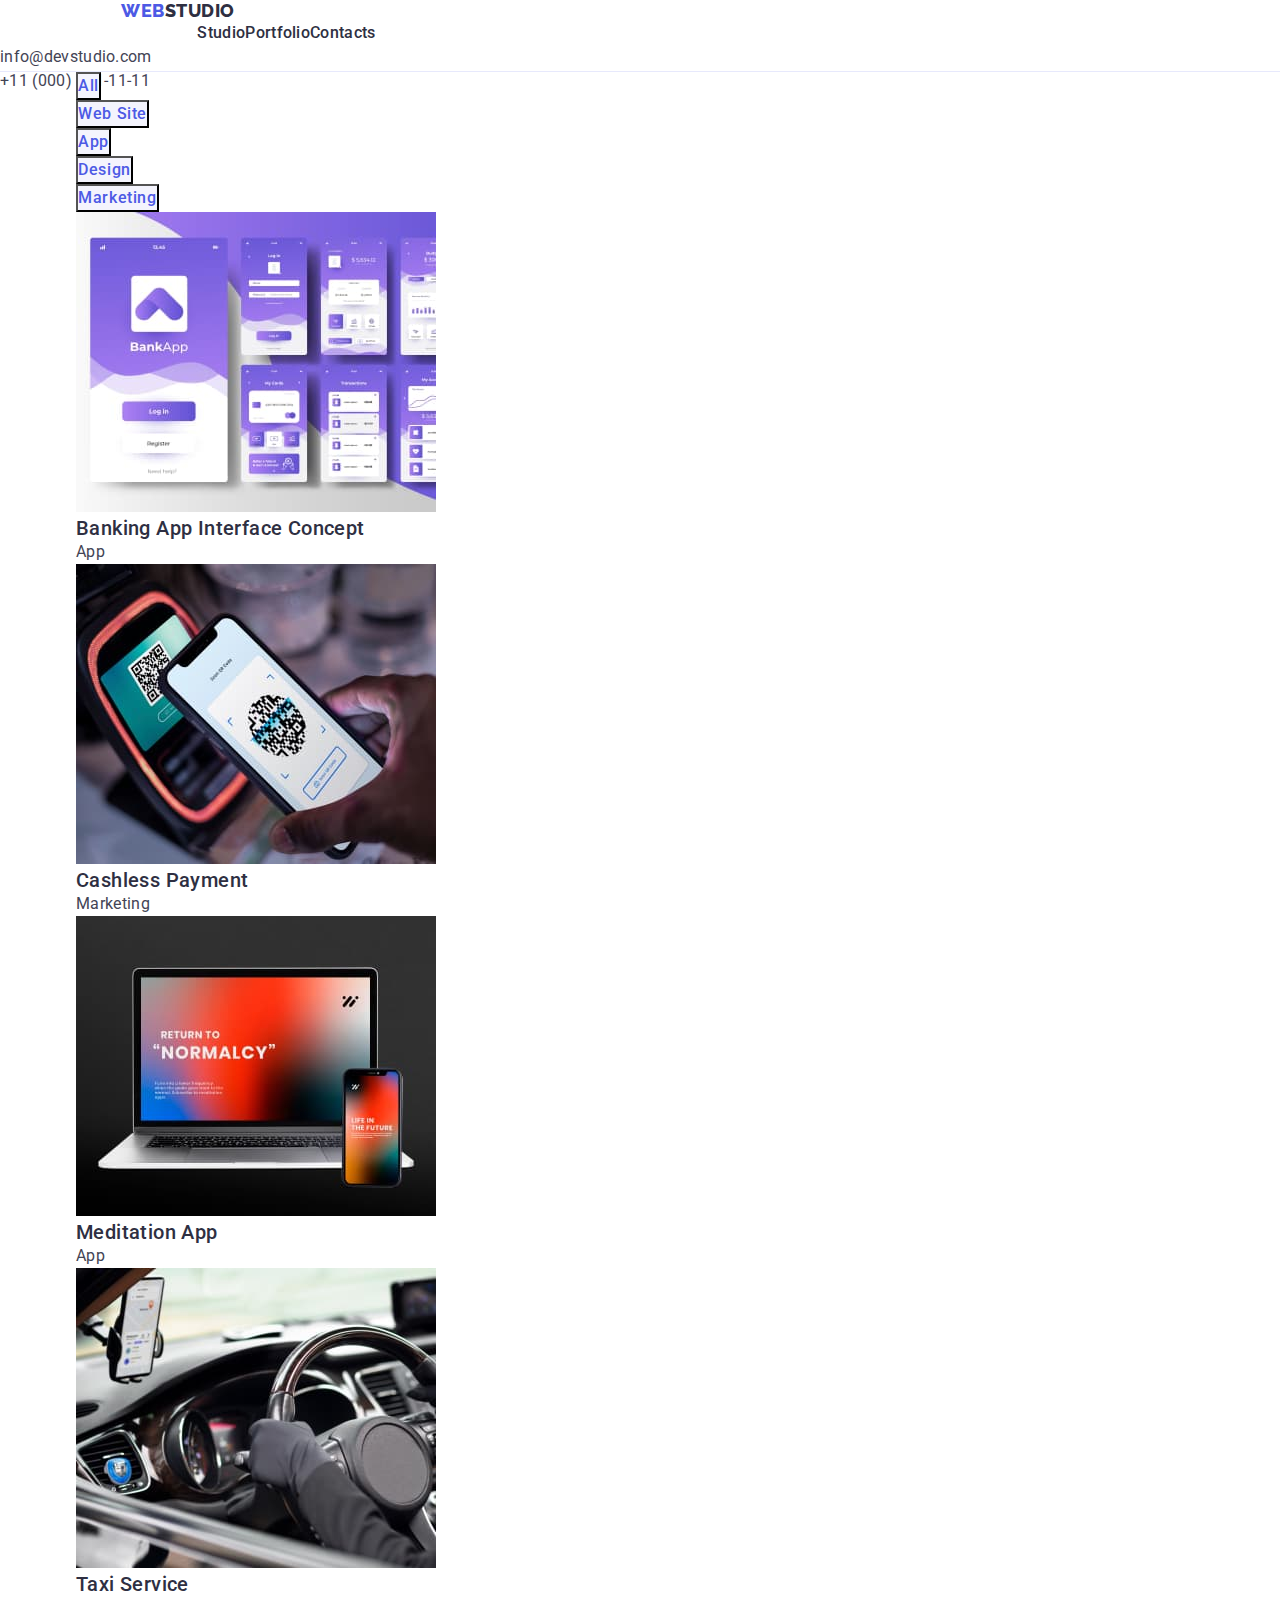
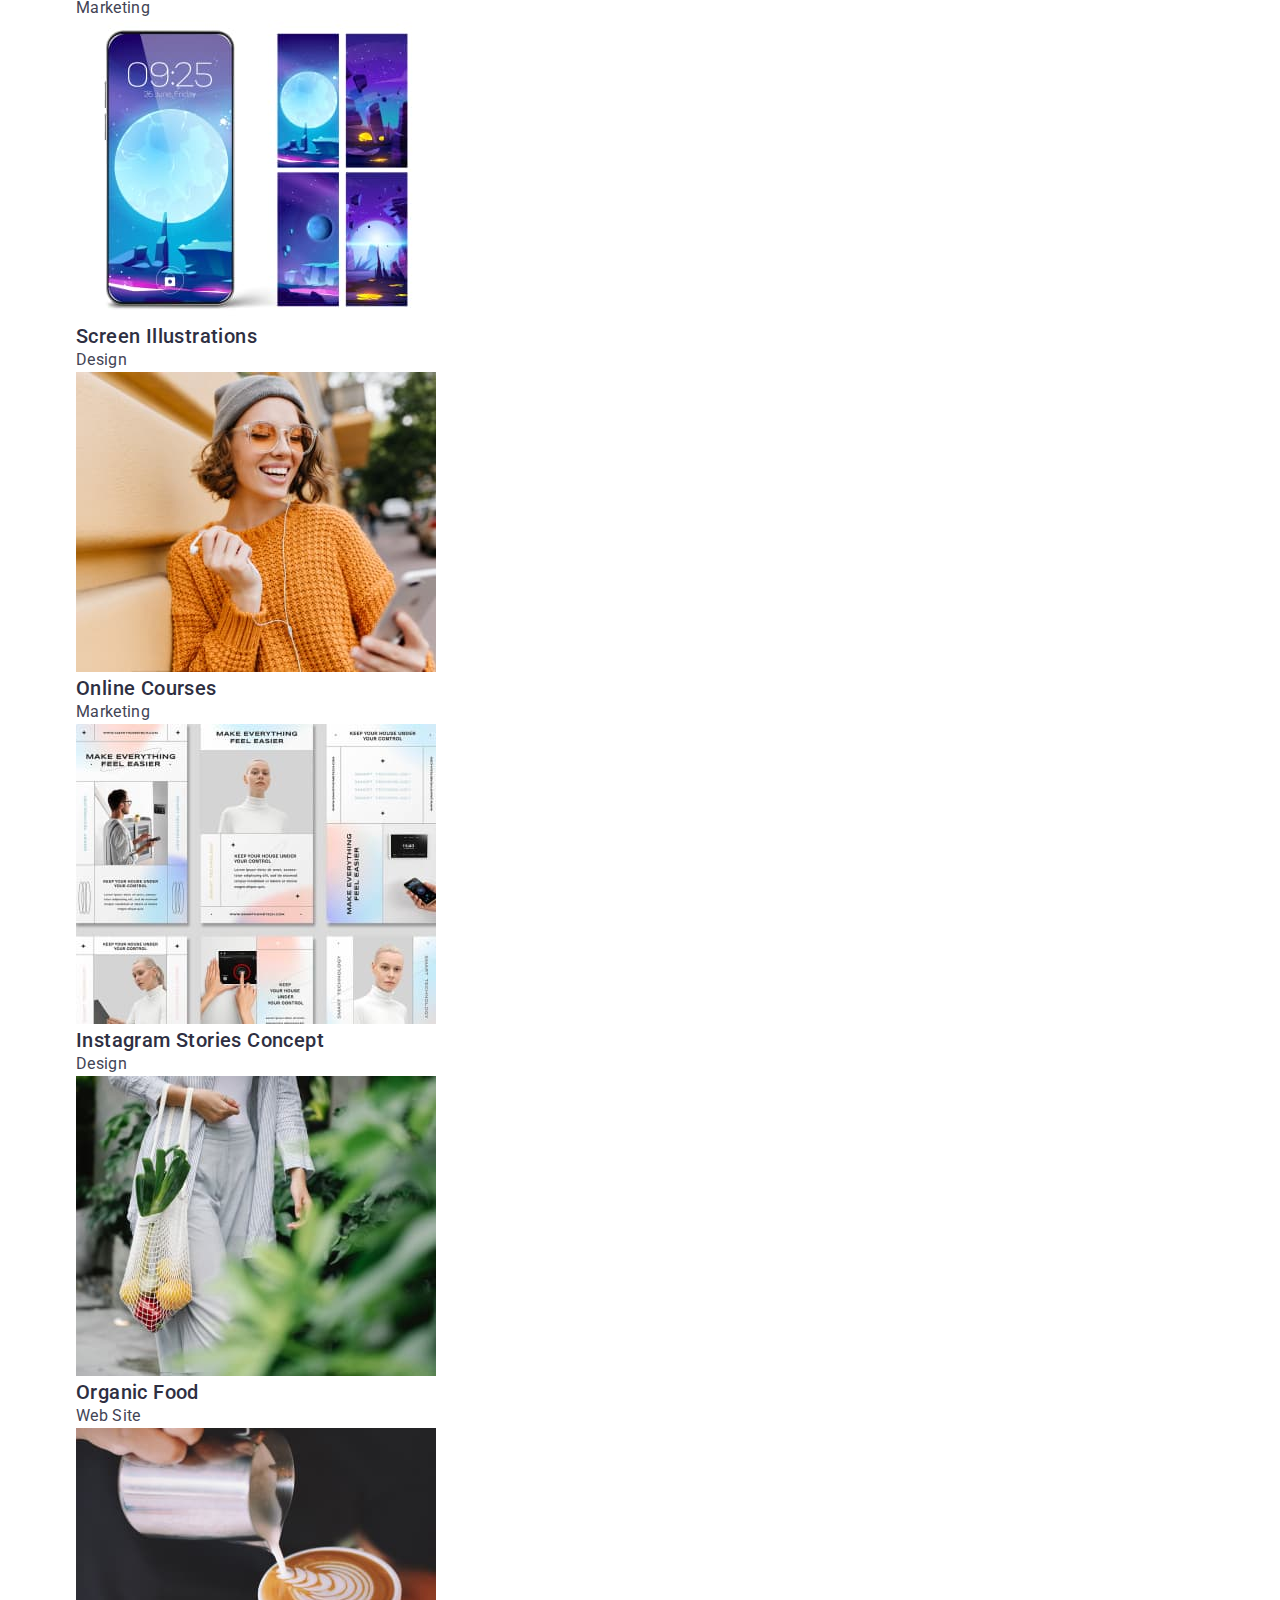
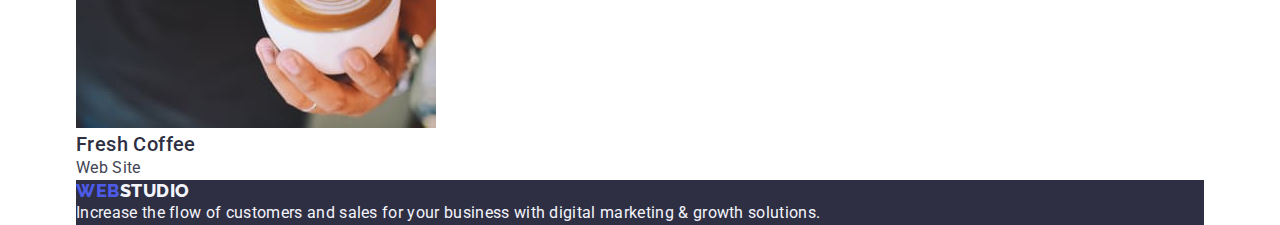
==== portfolio.html @ 10a13a5b "hw03-1" ====
<!DOCTYPE html>
<html lang="en">
  <head>
    <meta charset="UTF-8" />
    <meta name="viewport" content="width=device-width, initial-scale=1.0" />
    <title>homework_2</title>
    <link rel="preconnect" href="https://fonts.googleapis.com" />
    <link rel="preconnect" href="https://fonts.gstatic.com" crossorigin />
    <link
      href="https://fonts.googleapis.com/css2?family=Raleway:wght@800&family=Roboto:wght@400;500;700;900&display=swap"
      rel="stylesheet"
    />
    <link rel="stylesheet" href="./css/styles.css" />
  </head>
  <body>
    <header class="page-header">
      <div class="container">
        <nav>
          <div class="logo-layout">
            <a href="./index.html" class="logo link"
              >Web<span class="logo-header">Studio</span>
            </a>
          </div>
            <ul class="list list-layout">
              <li><a href="./index.html" class="menu link">Studio</a></li>
              <li>
                <a href="./portfolio.html" class="menu link">Portfolio</a>
              </li>
              <li><a href="" class="menu link">Contacts</a></li>
            </ul>
          </div>
        </nav>

        <address class="contact">
          <ul class="list">
            <li>
              <a href="mailto:info@devstudio.com" class="contact-info link"
                >info@devstudio.com</a
              >
            </li>
            <li>
              <a href="tel:+110001111111" class="contact-info link"
                >+11 (000) 111-11-11</a
              >
            </li>
          </ul>
        </address>
      </div>
    </header>
    <main>
      <div class="container">
        <section>
          <h1></h1>
          <ul class="list">
            <li><button type="button" class="button-portfolio">All</button></li>
            <li>
              <button type="button" class="button-portfolio">Web Site</button>
            </li>
            <li><button type="button" class="button-portfolio">App</button></li>
            <li>
              <button type="button" class="button-portfolio">Design</button>
            </li>
            <li>
              <button type="button" class="button-portfolio">Marketing</button>
            </li>
          </ul>
          <ul class="list">
            <li>
              <a class="link">
                <img
                  src="./images/banking_app.jpg"
                  alt="Aplikacja bankowa"
                  height="300"
                  width="360"
                />
                <h2 class="header-three">Banking App Interface Concept</h2>
                <p class="text">App</p></a
              >
            </li>
            <li>
              <a class="link">
                <img
                  src="./images/cashless_payment.jpg"
                  alt="Płatności bezgotówkowe"
                  height="300"
                  width="360"
                />
                <h2 class="header-three">Cashless Payment</h2>
                <p class="text">Marketing</p></a
              >
            </li>
            <li>
              <a class="link">
                <img
                  src="./images/meditation_app.jpg"
                  alt="Aplikacja relaksacyjna"
                  height="300"
                  width="360"
                />
                <h2 class="header-three">Meditation App</h2>
                <p class="text">App</p></a
              >
            </li>
            <li>
              <a class="link">
                <img
                  src="./images/taxi_service.jpg"
                  alt="Usługi taxi"
                  height="300"
                  width="360"
                />
                <h2 class="header-three">Taxi Service</h2>
                <p class="text">Marketing</p></a
              >
            </li>
            <li>
              <a class="link">
                <img
                  src="./images/screen_ilustration.jpg"
                  alt="Zdjęcia ekranów telefonu"
                  height="300"
                  width="360"
                />
                <h2 class="header-three">Screen Illustrations</h2>
                <p class="text">Design</p></a
              >
            </li>
            <li>
              <a class="link">
                <img
                  src="./images/online_courses.jpg"
                  alt="Kursy online"
                  height="300"
                  width="360"
                />
                <h2 class="header-three">Online Courses</h2>
                <p class="text">Marketing</p></a
              >
            </li>
            <li>
              <a class="link">
                <img
                  src="./images/instagram_stories.jpg"
                  alt="Pomysły na story na Instagramie"
                  height="300"
                  width="360"
                />
                <h2 class="header-three">Instagram Stories Concept</h2>
                <p class="text">Design</p></a
              >
            </li>
            <li>
              <a class="link">
                <img
                  src="./images/organic_food.jpg"
                  alt="Żywność organiczna"
                  height="300"
                  width="360"
                />
                <h2 class="header-three">Organic Food</h2>
                <p class="text">Web Site</p></a
              >
            </li>
            <li>
              <a class="link">
                <img
                  src="./images/fresh_coffee.jpg"
                  alt="Świeża kawa"
                  height="300"
                  width="360"
                />
                <h2 class="header-three">Fresh Coffee</h2>
                <p class="text">Web Site</p></a
              >
            </li>
          </ul>
        </section>
      </div>
    </main>
    <div class="container">
      <footer class="footer">
        <a href="./index.html" class="logo link"
          >Web<span class="logo-footer">Studio</span></a
        >
        <p class="text-footer">
          Increase the flow of customers and sales for your business with
          digital marketing & growth solutions.
        </p>
      </footer>
    </div>
  </body>
</html>
---- css/styles.css ----
*,
*::before,
*::after {
  box-sizing: border-box;
}
* {
  margin: 0;
  padding: 0;
}

:root {
  --brand-color: #2e2f42;
  --normal-color: #4d5ae5;
  --active-color: #404bbf;
  --background-color: #ffff;
  --background-color-second: #f4f4fd;
  --text-color: #434455;
  --button-color: #e7e9fc;
}

body {
  font-family: "Roboto", sans-serif;
  background-color: var(--background-color);
  color: var(--text-color);
}

.logo {
  font-family: "Raleway", sans-serif;
  color: var(--normal-color);
  font-size: 18px;
  font-weight: 800;
  text-transform: uppercase;
  line-height: 1.17;
  letter-spacing: 0.03em;
}
.list {
  list-style: none;
}
.menu {
  font-weight: 500;
  font-size: 16px;
  line-height: 1.5;
  letter-spacing: 0.02em;
  color: var(--brand-color);
}
.logo-header {
  color: var(--brand-color);
}
.link {
  text-decoration: none;
}

.link:hover,
.link:focus {
  color: var(--active-color);
}

.contact {
  font-style: normal;
}
.contact:hover,
.contact:focus,
.contact:active {
  color: var(--active-color);
}
.contact-info {
  font-size: 16px;
  line-height: 1.5;
  letter-spacing: 0.02em;
  color: var(--text-color);
}
.header-main {
  background-color: var(--brand-color);
}
.header-one {
  color: var(--background-color);
  text-align: center;
  font-weight: 700;
  font-size: 56px;
  line-height: 1.07;
  letter-spacing: 0.02em;
}
.button-order {
  font-family: "Roboto", sans-serif;
  font-weight: 500;
  font-size: 16px;
  line-height: 1.5;
  letter-spacing: 0.04em;
  color: var(--background-color);
  background-color: var(--normal-color);
  cursor: pointer;
}

.button-order:hover,
.button-order:focus {
  color: var(--background-color);
  background-color: var(--active-color);
}

.header-three {
  font-weight: 500;
  font-size: 20px;
  line-height: 1.2;
  letter-spacing: 0.02em;
  color: var(--brand-color);
}

.text {
  font-size: 16px;
  line-height: 1.5;
  letter-spacing: 0.02em;
  color: var(--text-color);
}
.our-team {
  background-color: var(--background-color-second);
}

.header-two {
  font-weight: 700;
  font-size: 36px;
  line-height: 1.11;
  text-align: center;
  letter-spacing: 0.02em;
  text-transform: capitalize;
  color: var(--brand-color);
}
.people {
  background-color: var(--background-color);
}
.logo-footer {
  color: var(--background-color-second);
}
.footer {
  background-color: var(--brand-color);
}
.text-footer {
  color: var(--background-color-second);
  line-height: 1.5;
  letter-spacing: 0.02em;
}
.button-portfolio {
  font-family: "Roboto", sans-serif;
  font-weight: 500;
  font-size: 16px;
  line-height: 1.5;
  letter-spacing: 0.04em;
  color: var(--normal-color);
  background-color: var(--background-color-second);
  cursor: pointer;
}
.button-portfolio:hover,
.button-portfolio:focus,
.button-portfolio:active {
  background-color: var(--active-color);
  color: var(--background-color);
}

.page-header {
  border-bottom: 1px solid #e7e9fc;
  width: 1440px;
  height: 72px;
}

.container {
  max-width: 1158px;
  padding: 0 15px;
  margin: 0 auto;
}
.nav-layout {
  display: flex;
}

.logo-layout {
  display: flex;
  justify-content: center;
  align-content: center;
  width: 44px;
  height: 21px;
  margin: 25.5px, 1240px, 25.5px, 156px;
}

.list-layout {
  display: flex;
  justify-content: center;
  width: 261px;
  height: 24px;
  margin: 24px, 832px, 24px, 347px;
}

.contact-layout {
  display: flex;
  justify-content: flex-end;
}
.mail-layout {
  width: 153px;
  height: 24px;
  margin: 24px, 347px, 24px, 940px;
}
.tel-layout {
  width: 151px;
  height: 24px;
  margin: 24px, 156px, 24px, 1133px;
}
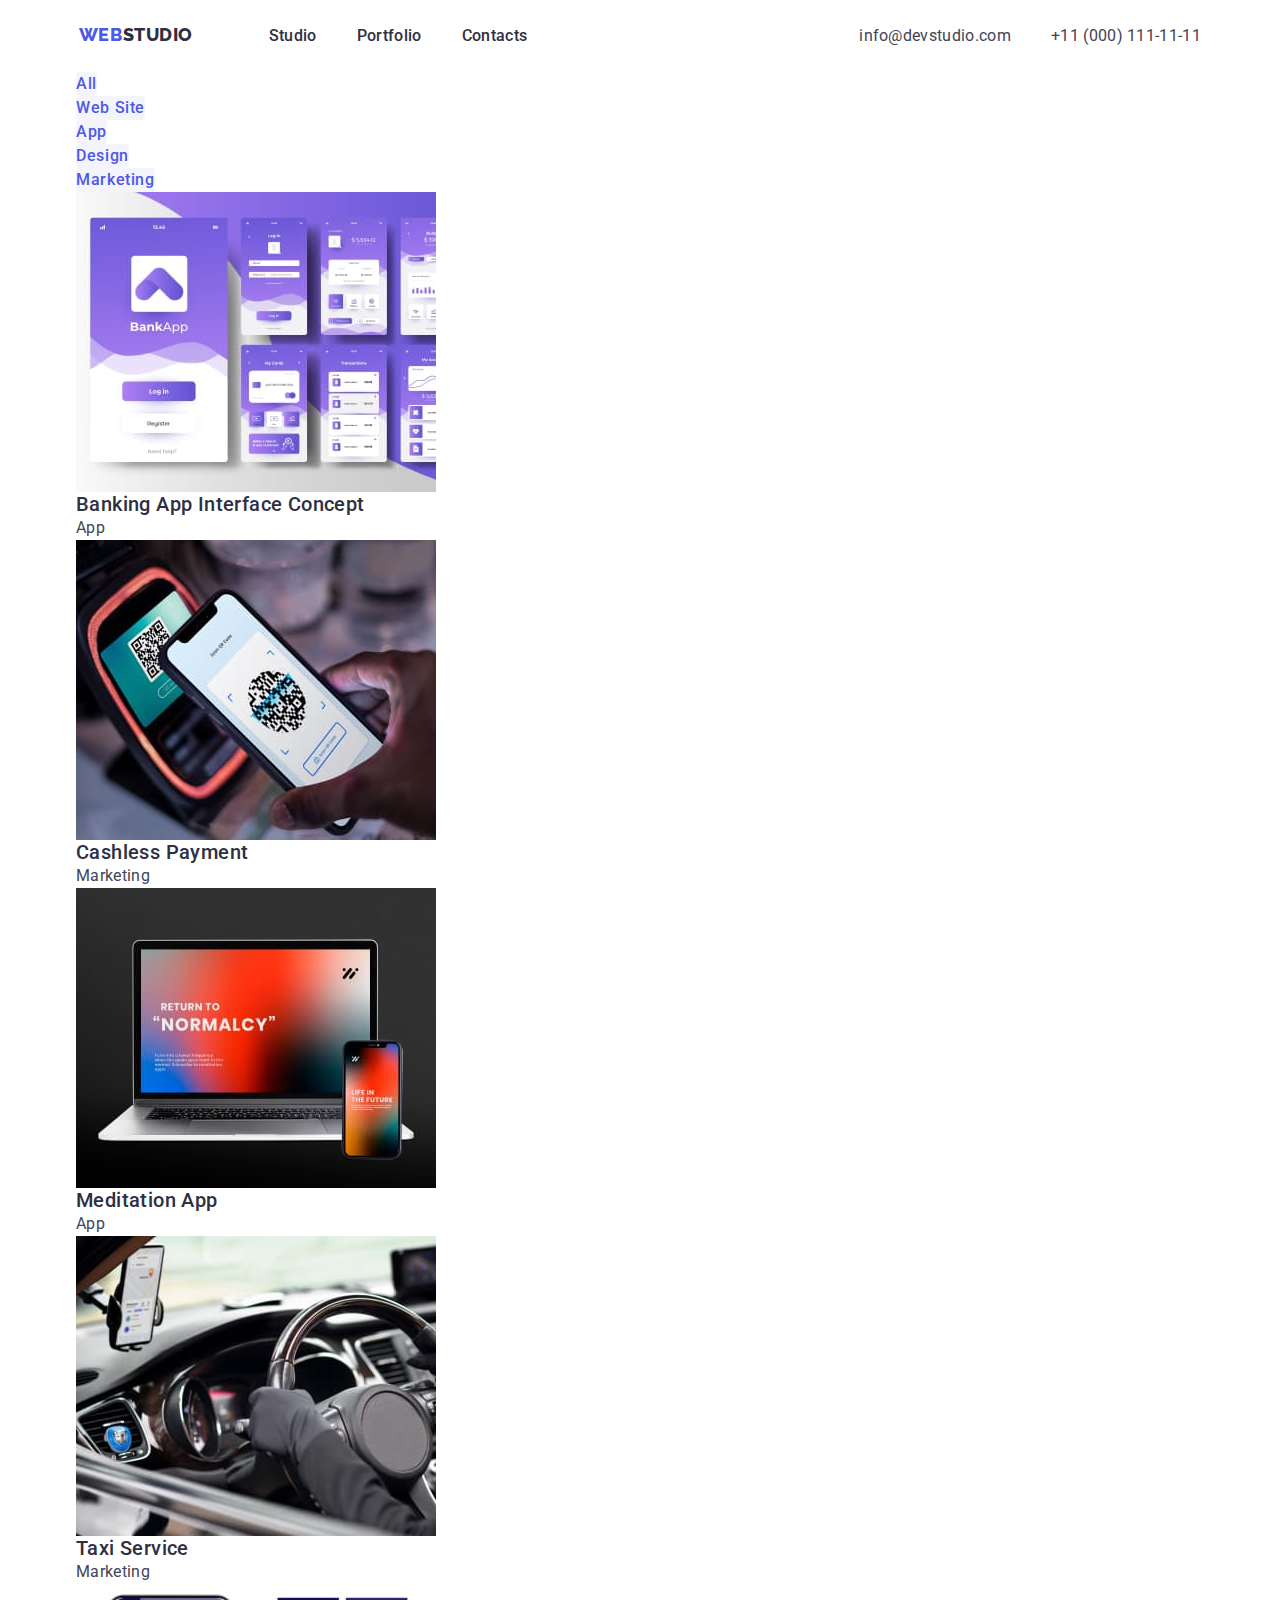
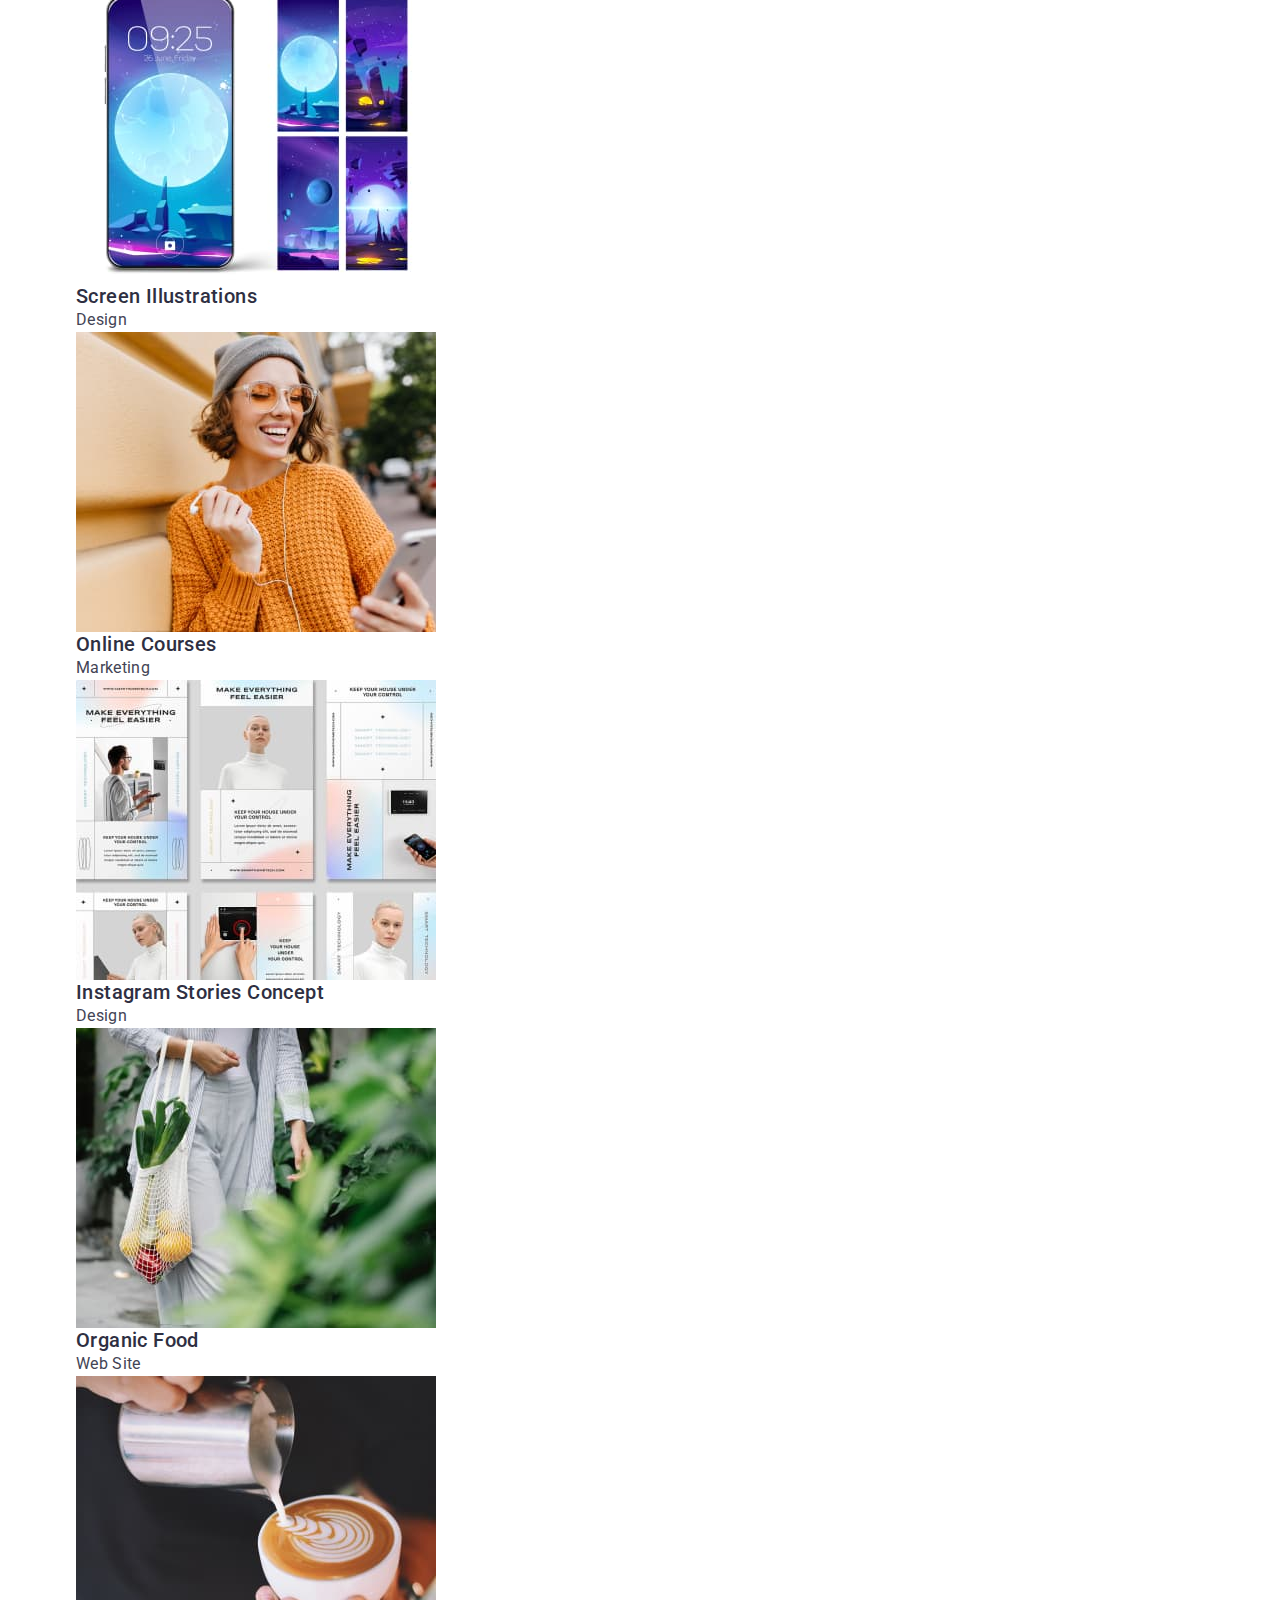
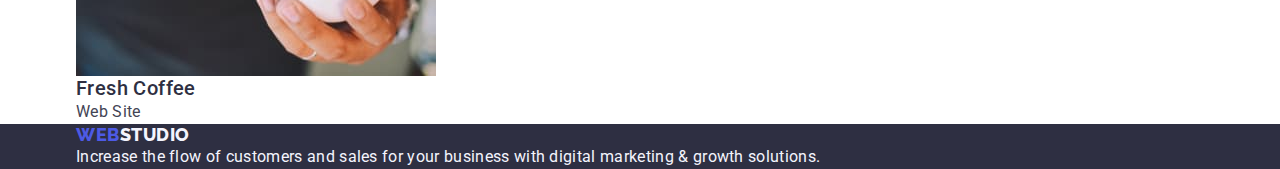
==== commit fc8a7e7b: "hm3-2" ====
--- a/portfolio.html
+++ b/portfolio.html
@@ -13,33 +13,31 @@
     <link rel="stylesheet" href="./css/styles.css" />
   </head>
   <body>
-    <header class="page-header">
-      <div class="container">
-        <nav>
-          <div class="logo-layout">
-            <a href="./index.html" class="logo link"
-              >Web<span class="logo-header">Studio</span>
-            </a>
-          </div>
-            <ul class="list list-layout">
-              <li><a href="./index.html" class="menu link">Studio</a></li>
-              <li>
-                <a href="./portfolio.html" class="menu link">Portfolio</a>
-              </li>
-              <li><a href="" class="menu link">Contacts</a></li>
-            </ul>
-          </div>
+    <header class="header-layout">
+      <div class="container menu-layout">
+        <nav class="nav-layout">
+          <a href="./index.html" class="logo link logo-layout"
+            >Web<span class="logo-header">Studio</span>
+          </a>
+          <ul class="list list-layout">
+            <li><a href="./index.html" class="menu link">Studio</a></li>
+            <li>
+              <a href="./portfolio.html" class="menu link">Portfolio</a>
+            </li>
+            <li><a href="" class="menu link">Contacts</a></li>
+          </ul>
         </nav>
-
         <address class="contact">
-          <ul class="list">
+          <ul class="list contact-layout">
             <li>
-              <a href="mailto:info@devstudio.com" class="contact-info link"
+              <a
+                href="mailto:info@devstudio.com"
+                class="contact contact-info link"
                 >info@devstudio.com</a
               >
             </li>
             <li>
-              <a href="tel:+110001111111" class="contact-info link"
+              <a href="tel:+110001111111" class="contact contact-info link"
                 >+11 (000) 111-11-11</a
               >
             </li>
@@ -48,8 +46,8 @@
       </div>
     </header>
     <main>
-      <div class="container">
-        <section>
+      <section>
+        <div class="container">
           <h1></h1>
           <ul class="list">
             <li><button type="button" class="button-portfolio">All</button></li>
@@ -174,11 +172,12 @@
               >
             </li>
           </ul>
-        </section>
-      </div>
+        </div>
+      </section>
     </main>
-    <div class="container">
-      <footer class="footer">
+
+    <footer class="footer">
+      <div class="container">
         <a href="./index.html" class="logo link"
           >Web<span class="logo-footer">Studio</span></a
         >
@@ -186,7 +185,7 @@
           Increase the flow of customers and sales for your business with
           digital marketing & growth solutions.
         </p>
-      </footer>
-    </div>
+      </div>
+    </footer>
   </body>
 </html>
--- a/css/styles.css
+++ b/css/styles.css
@@ -6,6 +6,22 @@
 * {
   margin: 0;
   padding: 0;
+}
+img {
+  display: block;
+  max-width: 100%;
+  height: auto;
+}
+button {
+  cursor: pointer;
+  border: none;
+  border-radius: 4px;
+}
+ul,
+ol {
+  list-style: none;
+  margin: 0;
+  padding-left: 0;
 }
 
 :root {
@@ -42,6 +58,7 @@
   line-height: 1.5;
   letter-spacing: 0.02em;
   color: var(--brand-color);
+  padding: 24px, 0;
 }
 .logo-header {
   color: var(--brand-color);
@@ -79,6 +96,7 @@
   font-size: 56px;
   line-height: 1.07;
   letter-spacing: 0.02em;
+  margin-bottom: 48px;
 }
 .button-order {
   font-family: "Roboto", sans-serif;
@@ -123,6 +141,7 @@
   letter-spacing: 0.02em;
   text-transform: capitalize;
   color: var(--brand-color);
+  margin-bottom: 72px;
 }
 .people {
   background-color: var(--background-color);
@@ -147,6 +166,7 @@
   color: var(--normal-color);
   background-color: var(--background-color-second);
   cursor: pointer;
+  padding: 16px, 32px, 16px, 32px;
 }
 .button-portfolio:hover,
 .button-portfolio:focus,
@@ -155,49 +175,63 @@
   color: var(--background-color);
 }
 
-.page-header {
-  border-bottom: 1px solid #e7e9fc;
-  width: 1440px;
-  height: 72px;
-}
-
 .container {
   max-width: 1158px;
   padding: 0 15px;
   margin: 0 auto;
 }
+.header-layout {
+  display: flex;
+  border-bottom: 1px;
+  border-bottom-color: #e7e9fc, solid;
+}
+
 .nav-layout {
   display: flex;
-}
-
+  margin-top: 24px;
+  margin-bottom: 24px;
+}
 .logo-layout {
-  display: flex;
-  justify-content: center;
-  align-content: center;
-  width: 44px;
-  height: 21px;
-  margin: 25.5px, 1240px, 25.5px, 156px;
-}
-
+  margin-right: 76px;
+  padding: 24px, 0;
+}
 .list-layout {
   display: flex;
-  justify-content: center;
-  width: 261px;
-  height: 24px;
-  margin: 24px, 832px, 24px, 347px;
-}
-
+  gap: 40px;
+  padding: 24px, 0;
+}
 .contact-layout {
   display: flex;
-  justify-content: flex-end;
-}
-.mail-layout {
-  width: 153px;
-  height: 24px;
-  margin: 24px, 347px, 24px, 940px;
-}
-.tel-layout {
-  width: 151px;
-  height: 24px;
-  margin: 24px, 156px, 24px, 1133px;
-}
+  gap: 40px;
+  padding: 24px, 0;
+}
+
+.menu-layout {
+  display: flex;
+  gap: 332px;
+  align-items: center;
+}
+
+.section {
+  padding-top: 120px;
+  padding-bottom: 120px;
+}
+
+.header-main-layout {
+  display: flex;
+  flex-direction: column;
+  align-items: center;
+}
+
+.button-layout {
+}
+
+.section-one-layout {
+  display: flex;
+  gap: 24px;
+}
+
+.section-two-layout {
+  display: flex;
+  gap: 24px;
+}
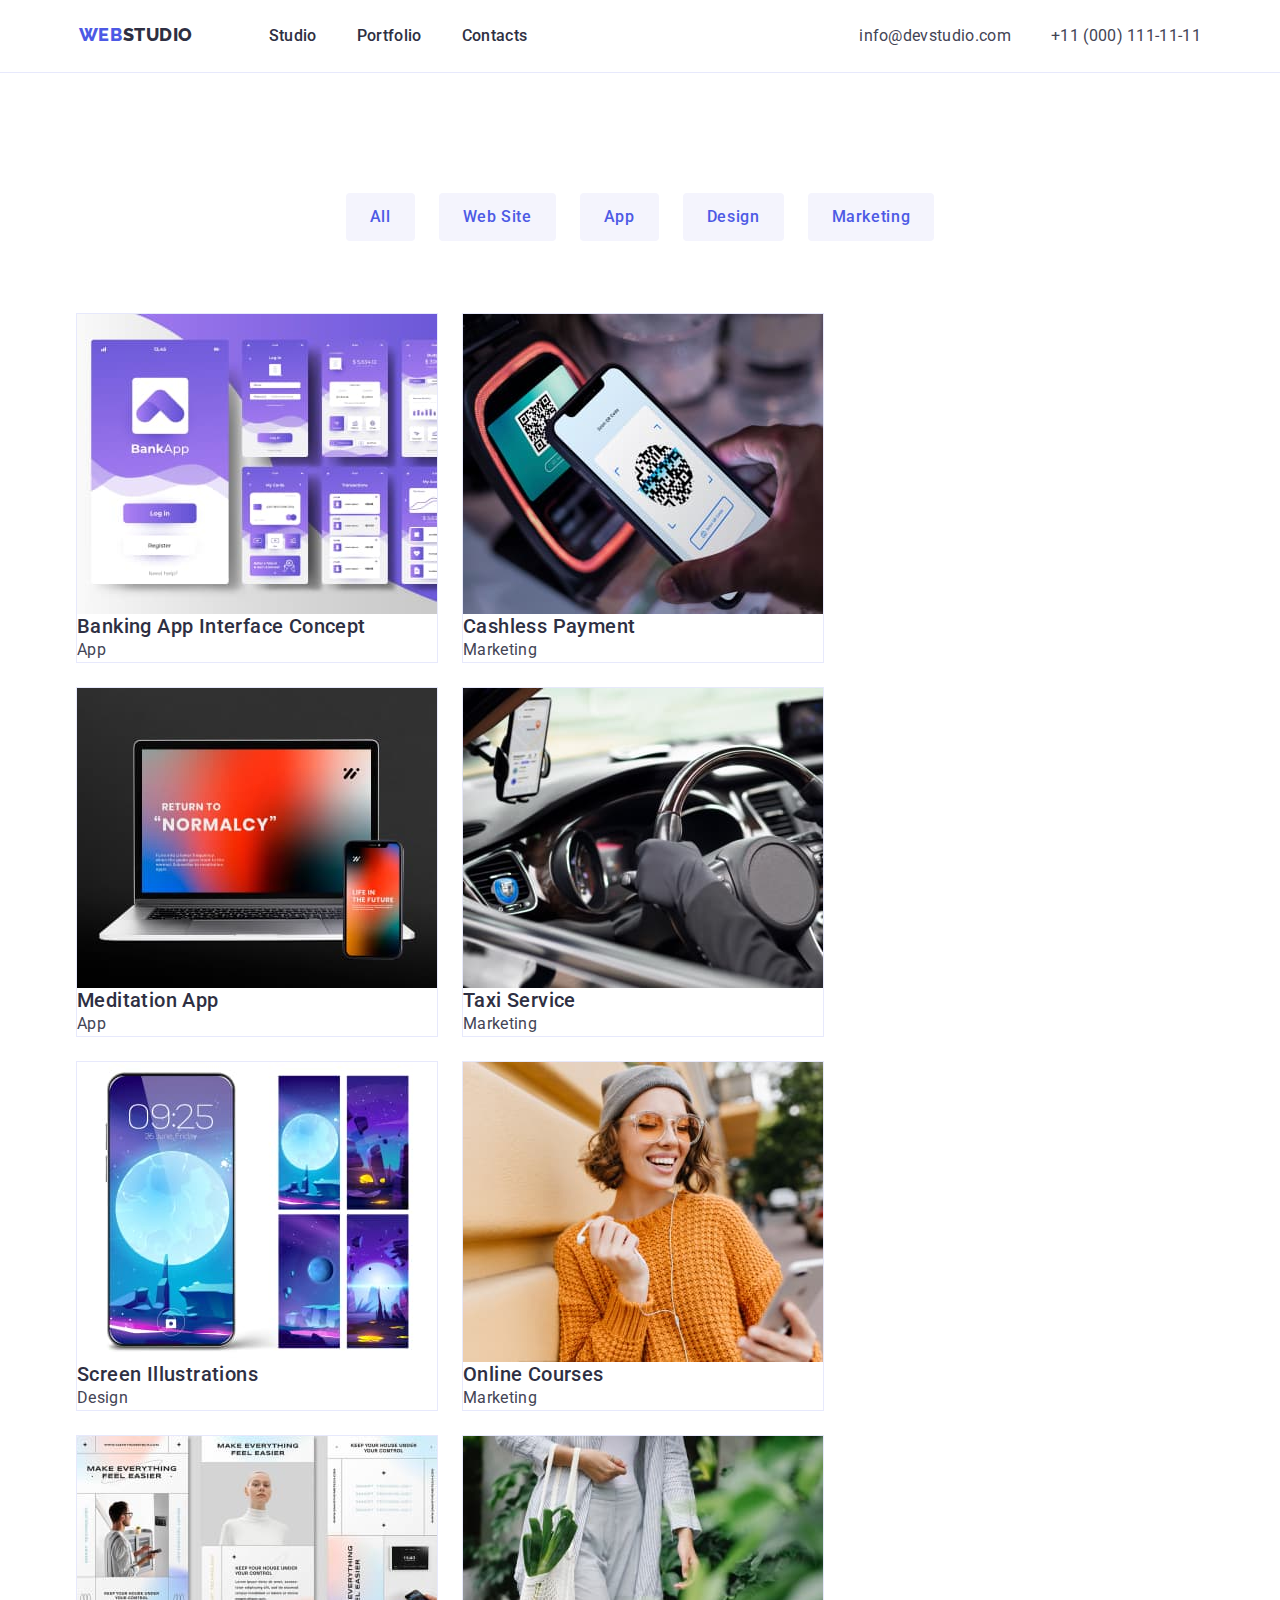
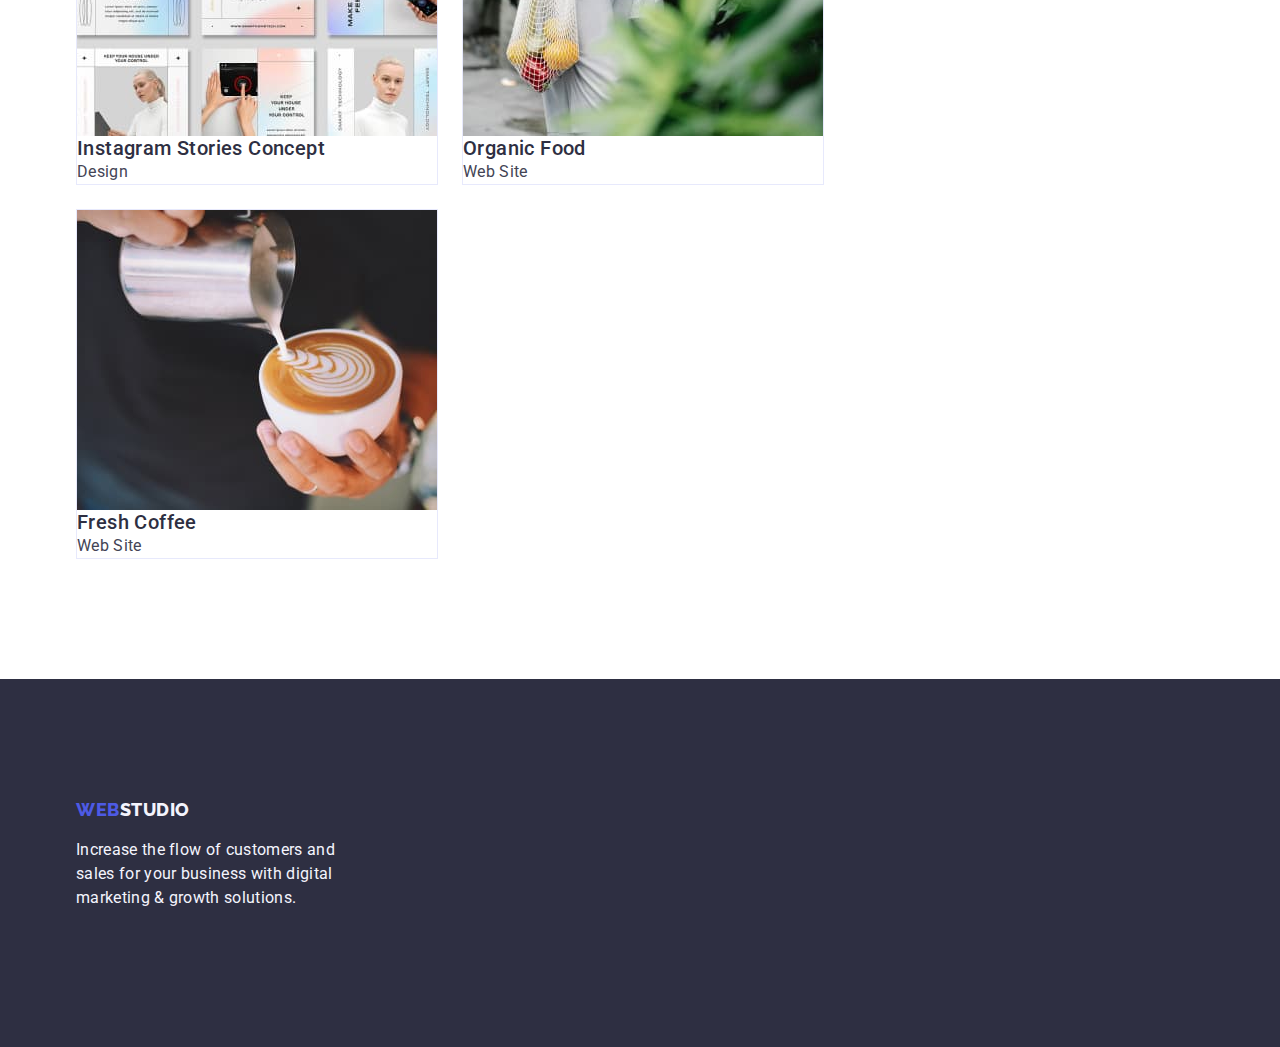
==== commit acc52408: "hw-3 correction" ====
--- a/portfolio.html
+++ b/portfolio.html
@@ -46,10 +46,10 @@
       </div>
     </header>
     <main>
-      <section>
+      <section class="section">
         <div class="container">
           <h1></h1>
-          <ul class="list">
+          <ul class="list button-portfolio-layout">
             <li><button type="button" class="button-portfolio">All</button></li>
             <li>
               <button type="button" class="button-portfolio">Web Site</button>
@@ -62,12 +62,12 @@
               <button type="button" class="button-portfolio">Marketing</button>
             </li>
           </ul>
-          <ul class="list">
-            <li>
+          <ul class="list applications">
+            <li class="item">
               <a class="link">
                 <img
                   src="./images/banking_app.jpg"
-                  alt="Aplikacja bankowa"
+                  alt="Banking App Interface Concepta"
                   height="300"
                   width="360"
                 />
@@ -75,11 +75,11 @@
                 <p class="text">App</p></a
               >
             </li>
-            <li>
+            <li class="item">
               <a class="link">
                 <img
                   src="./images/cashless_payment.jpg"
-                  alt="Płatności bezgotówkowe"
+                  alt="Cashless Payment"
                   height="300"
                   width="360"
                 />
@@ -87,11 +87,11 @@
                 <p class="text">Marketing</p></a
               >
             </li>
-            <li>
+            <li class="item">
               <a class="link">
                 <img
                   src="./images/meditation_app.jpg"
-                  alt="Aplikacja relaksacyjna"
+                  alt="Meditation App"
                   height="300"
                   width="360"
                 />
@@ -99,11 +99,11 @@
                 <p class="text">App</p></a
               >
             </li>
-            <li>
+            <li class="item">
               <a class="link">
                 <img
                   src="./images/taxi_service.jpg"
-                  alt="Usługi taxi"
+                  alt="Taxi Service"
                   height="300"
                   width="360"
                 />
@@ -111,11 +111,11 @@
                 <p class="text">Marketing</p></a
               >
             </li>
-            <li>
+            <li class="item">
               <a class="link">
                 <img
                   src="./images/screen_ilustration.jpg"
-                  alt="Zdjęcia ekranów telefonu"
+                  alt="Screen Illustrations"
                   height="300"
                   width="360"
                 />
@@ -123,11 +123,11 @@
                 <p class="text">Design</p></a
               >
             </li>
-            <li>
+            <li class="item">
               <a class="link">
                 <img
                   src="./images/online_courses.jpg"
-                  alt="Kursy online"
+                  alt="Online Courses"
                   height="300"
                   width="360"
                 />
@@ -135,11 +135,11 @@
                 <p class="text">Marketing</p></a
               >
             </li>
-            <li>
+            <li class="item">
               <a class="link">
                 <img
                   src="./images/instagram_stories.jpg"
-                  alt="Pomysły na story na Instagramie"
+                  alt="Instagram Stories Concept"
                   height="300"
                   width="360"
                 />
@@ -147,11 +147,11 @@
                 <p class="text">Design</p></a
               >
             </li>
-            <li>
+            <li class="item">
               <a class="link">
                 <img
                   src="./images/organic_food.jpg"
-                  alt="Żywność organiczna"
+                  alt="Organic Food"
                   height="300"
                   width="360"
                 />
@@ -159,11 +159,11 @@
                 <p class="text">Web Site</p></a
               >
             </li>
-            <li>
+            <li class="item">
               <a class="link">
                 <img
                   src="./images/fresh_coffee.jpg"
-                  alt="Świeża kawa"
+                  alt="Fresh Coffee"
                   height="300"
                   width="360"
                 />
@@ -176,7 +176,7 @@
       </section>
     </main>
 
-    <footer class="footer">
+    <footer class="footer section">
       <div class="container">
         <a href="./index.html" class="logo link"
           >Web<span class="logo-footer">Studio</span></a
--- a/css/styles.css
+++ b/css/styles.css
@@ -58,7 +58,8 @@
   line-height: 1.5;
   letter-spacing: 0.02em;
   color: var(--brand-color);
-  padding: 24px, 0;
+  padding: 24px 0;
+  display: inline-block;
 }
 .logo-header {
   color: var(--brand-color);
@@ -107,6 +108,7 @@
   color: var(--background-color);
   background-color: var(--normal-color);
   cursor: pointer;
+  padding: 16px 32px;
 }
 
 .button-order:hover,
@@ -145,6 +147,8 @@
 }
 .people {
   background-color: var(--background-color);
+  display: flex;
+  flex-direction: column;
 }
 .logo-footer {
   color: var(--background-color-second);
@@ -156,6 +160,8 @@
   color: var(--background-color-second);
   line-height: 1.5;
   letter-spacing: 0.02em;
+  width: 264px;
+  padding: 17.5px 0px;
 }
 .button-portfolio {
   font-family: "Roboto", sans-serif;
@@ -166,7 +172,7 @@
   color: var(--normal-color);
   background-color: var(--background-color-second);
   cursor: pointer;
-  padding: 16px, 32px, 16px, 32px;
+  padding: 12px 24px;
 }
 .button-portfolio:hover,
 .button-portfolio:focus,
@@ -182,18 +188,16 @@
 }
 .header-layout {
   display: flex;
-  border-bottom: 1px;
-  border-bottom-color: #e7e9fc, solid;
+  border-bottom: 1px solid var(--button-color);
 }
 
 .nav-layout {
   display: flex;
-  margin-top: 24px;
-  margin-bottom: 24px;
 }
 .logo-layout {
   margin-right: 76px;
-  padding: 24px, 0;
+  padding: 24px 0;
+  display: inline-block;
 }
 .list-layout {
   display: flex;
@@ -223,9 +227,6 @@
   align-items: center;
 }
 
-.button-layout {
-}
-
 .section-one-layout {
   display: flex;
   gap: 24px;
@@ -235,3 +236,30 @@
   display: flex;
   gap: 24px;
 }
+
+.our-team-layout {
+  display: flex;
+  gap: 24px;
+}
+
+.description {
+  display: flex;
+  flex-direction: column;
+  align-items: center;
+  padding: 32px 0;
+}
+.button-portfolio-layout {
+  display: flex;
+  gap: 24px;
+  justify-content: center;
+  padding-bottom: 72px;
+}
+.applications {
+  display: flex;
+  flex-wrap: wrap;
+  gap: 24px;
+}
+.item {
+  flex-basis: calc((100%-48px) / 3);
+  border: 1px solid var(--button-color);
+}
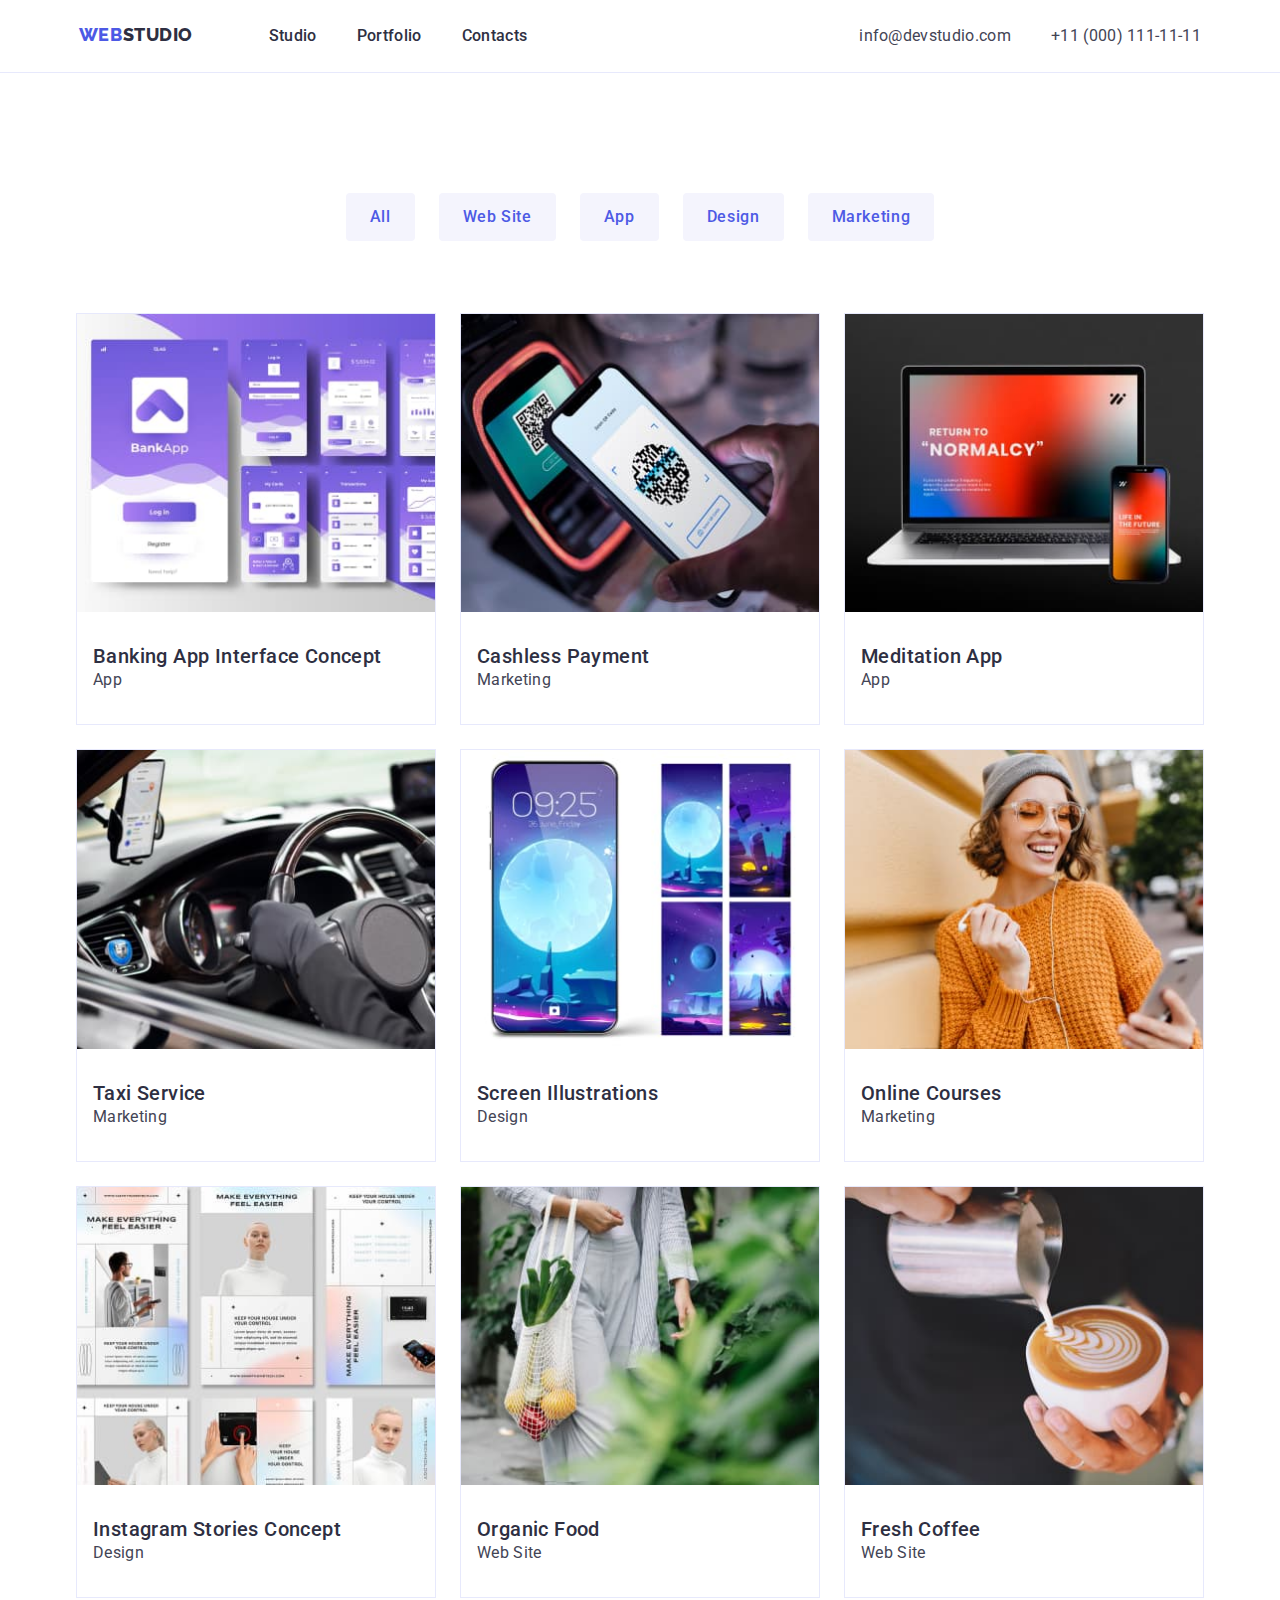
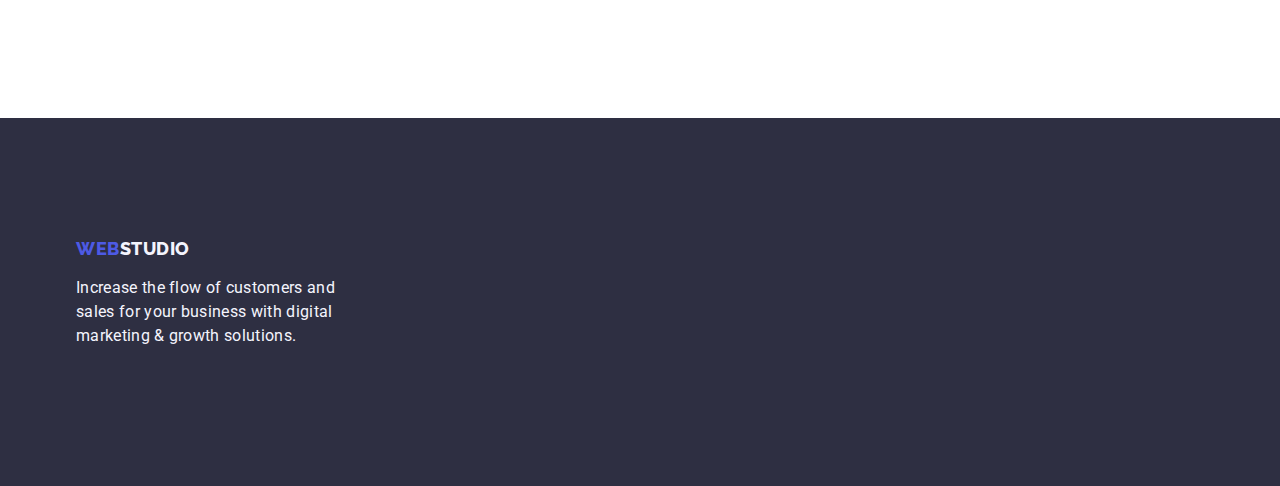
==== commit 962aac01: "hm3-end" ====
--- a/portfolio.html
+++ b/portfolio.html
@@ -71,8 +71,10 @@
                   height="300"
                   width="360"
                 />
-                <h2 class="header-three">Banking App Interface Concept</h2>
-                <p class="text">App</p></a
+                <div class="description_2">
+                  <h2 class="header-three">Banking App Interface Concept</h2>
+                  <p class="text">App</p>
+                </div></a
               >
             </li>
             <li class="item">
@@ -83,8 +85,10 @@
                   height="300"
                   width="360"
                 />
-                <h2 class="header-three">Cashless Payment</h2>
-                <p class="text">Marketing</p></a
+                <div class="description_2">
+                  <h2 class="header-three">Cashless Payment</h2>
+                  <p class="text">Marketing</p>
+                </div></a
               >
             </li>
             <li class="item">
@@ -95,8 +99,10 @@
                   height="300"
                   width="360"
                 />
-                <h2 class="header-three">Meditation App</h2>
-                <p class="text">App</p></a
+                <div class="description_2">
+                  <h2 class="header-three">Meditation App</h2>
+                  <p class="text">App</p>
+                </div></a
               >
             </li>
             <li class="item">
@@ -107,8 +113,10 @@
                   height="300"
                   width="360"
                 />
-                <h2 class="header-three">Taxi Service</h2>
-                <p class="text">Marketing</p></a
+                <div class="description_2">
+                  <h2 class="header-three">Taxi Service</h2>
+                  <p class="text">Marketing</p>
+                </div></a
               >
             </li>
             <li class="item">
@@ -119,8 +127,10 @@
                   height="300"
                   width="360"
                 />
-                <h2 class="header-three">Screen Illustrations</h2>
-                <p class="text">Design</p></a
+                <div class="description_2">
+                  <h2 class="header-three">Screen Illustrations</h2>
+                  <p class="text">Design</p>
+                </div></a
               >
             </li>
             <li class="item">
@@ -131,8 +141,10 @@
                   height="300"
                   width="360"
                 />
-                <h2 class="header-three">Online Courses</h2>
-                <p class="text">Marketing</p></a
+                <div class="description_2">
+                  <h2 class="header-three">Online Courses</h2>
+                  <p class="text">Marketing</p>
+                </div></a
               >
             </li>
             <li class="item">
@@ -143,8 +155,10 @@
                   height="300"
                   width="360"
                 />
-                <h2 class="header-three">Instagram Stories Concept</h2>
-                <p class="text">Design</p></a
+                <div class="description_2">
+                  <h2 class="header-three">Instagram Stories Concept</h2>
+                  <p class="text">Design</p>
+                </div></a
               >
             </li>
             <li class="item">
@@ -155,8 +169,10 @@
                   height="300"
                   width="360"
                 />
-                <h2 class="header-three">Organic Food</h2>
-                <p class="text">Web Site</p></a
+                <div class="description_2">
+                  <h2 class="header-three">Organic Food</h2>
+                  <p class="text">Web Site</p>
+                </div></a
               >
             </li>
             <li class="item">
@@ -167,8 +183,10 @@
                   height="300"
                   width="360"
                 />
-                <h2 class="header-three">Fresh Coffee</h2>
-                <p class="text">Web Site</p></a
+                <div class="description_2">
+                  <h2 class="header-three">Fresh Coffee</h2>
+                  <p class="text">Web Site</p>
+                </div></a
               >
             </li>
           </ul>
--- a/css/styles.css
+++ b/css/styles.css
@@ -260,6 +260,12 @@
   gap: 24px;
 }
 .item {
-  flex-basis: calc((100%-48px) / 3);
+  flex-basis: calc((100% - 48px) / 3);
   border: 1px solid var(--button-color);
 }
+
+.description_2 {
+  display: flex;
+  flex-direction: column;
+  padding: 32px 0 32px 16px;
+}
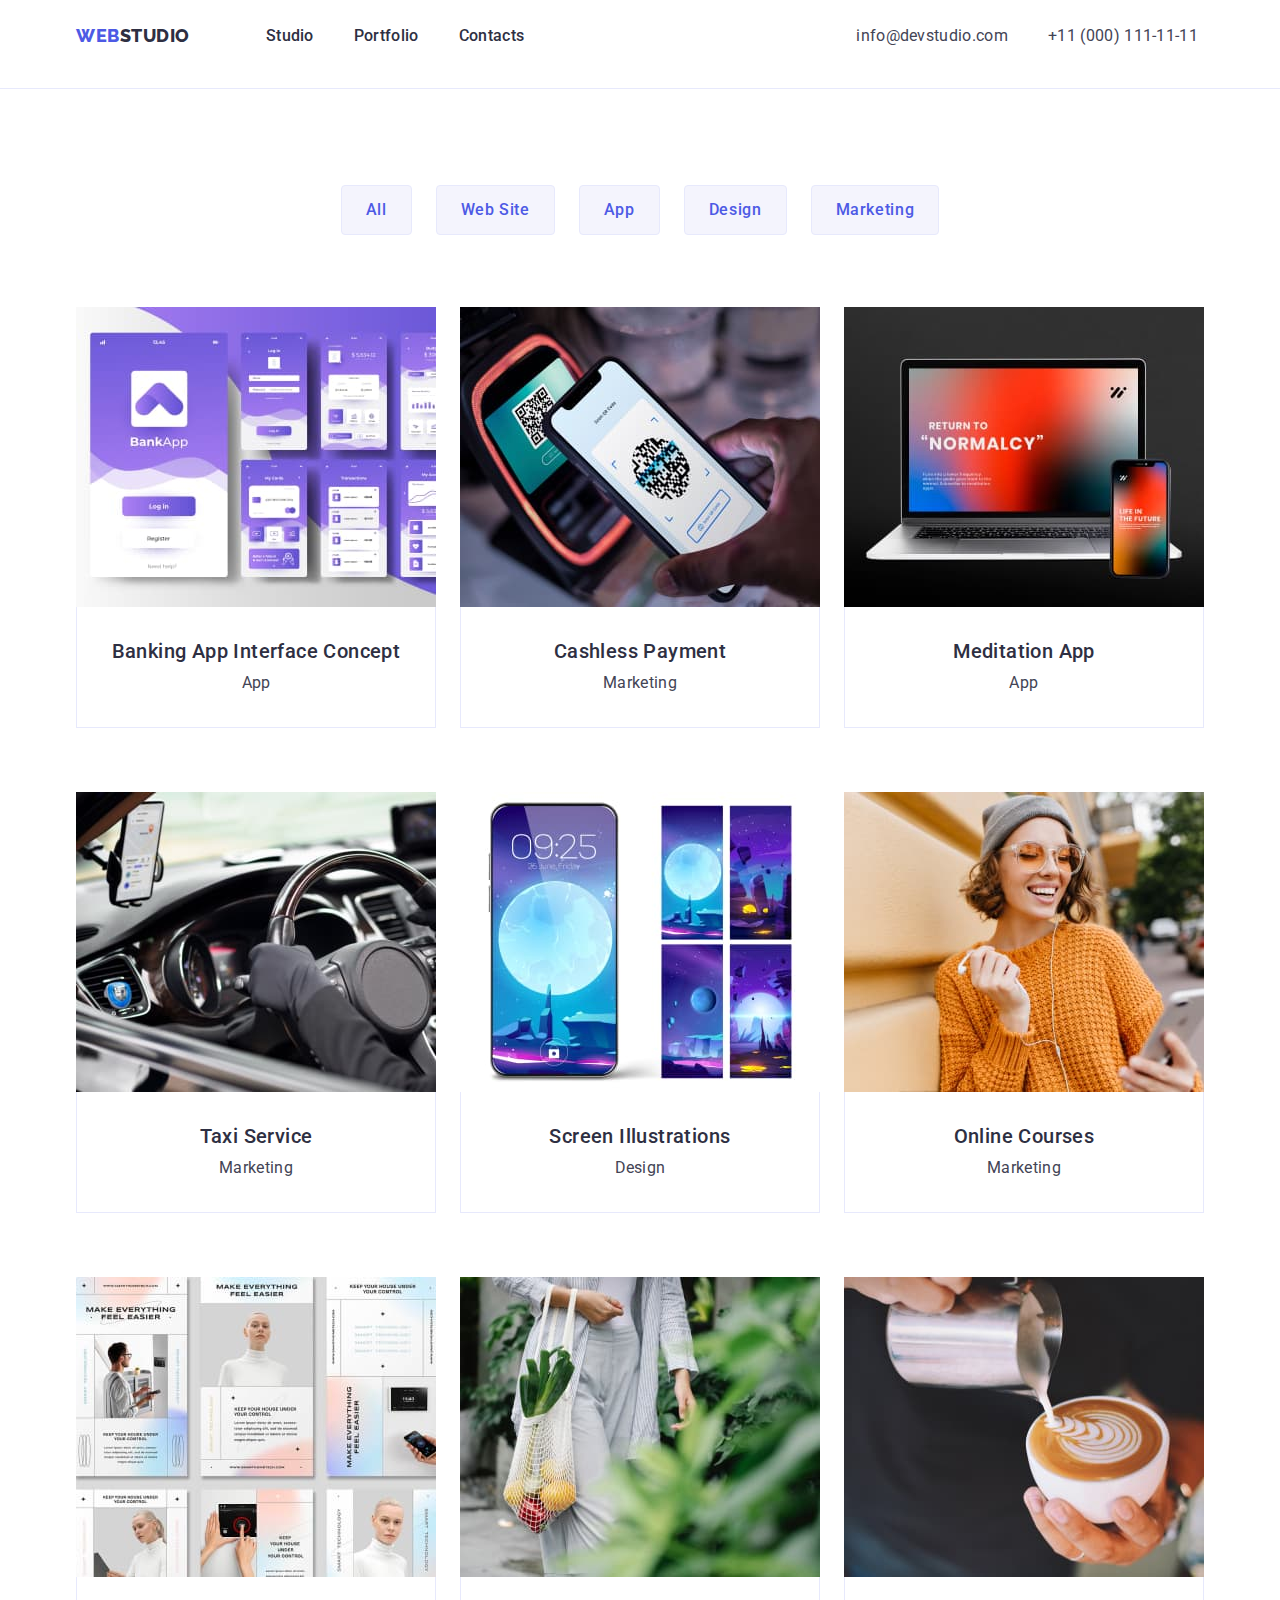
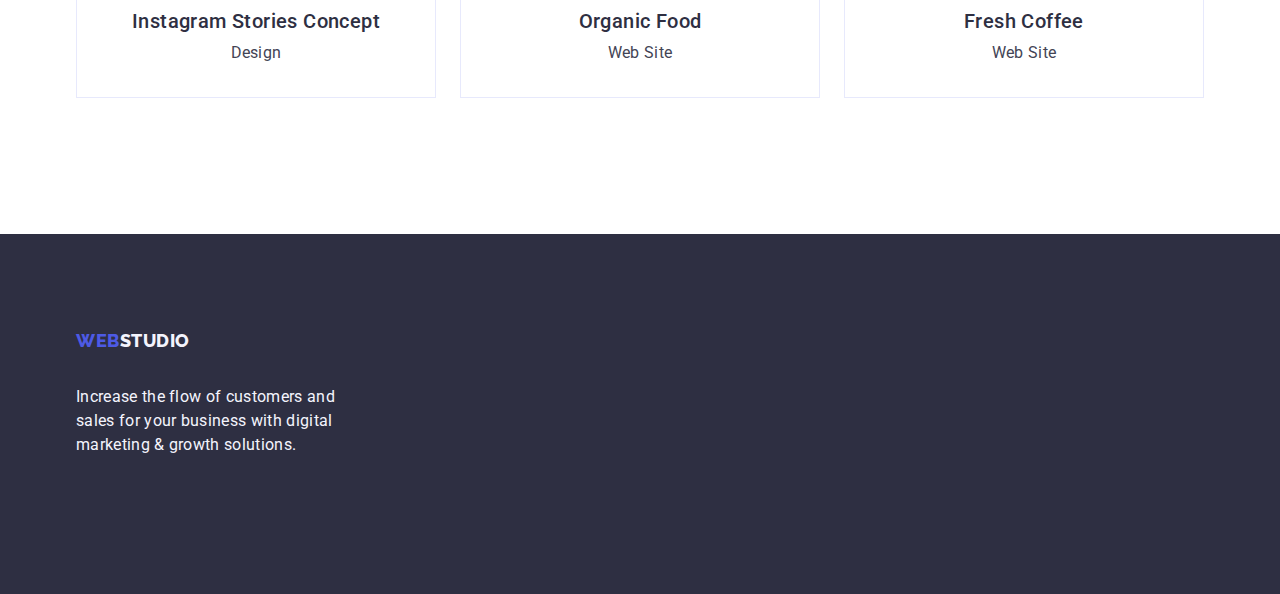
==== commit 002fa2f5: "hw3-correction" ====
--- a/portfolio.html
+++ b/portfolio.html
@@ -8,6 +8,10 @@
     <link rel="preconnect" href="https://fonts.gstatic.com" crossorigin />
     <link
       href="https://fonts.googleapis.com/css2?family=Raleway:wght@800&family=Roboto:wght@400;500;700;900&display=swap"
+      rel="stylesheet"
+    />
+    <link
+      href="https://cdn.jsdelivr.net/npm/modern-normalize@2.0.0/modern-normalize.min.css"
       rel="stylesheet"
     />
     <link rel="stylesheet" href="./css/styles.css" />
@@ -48,7 +52,7 @@
     <main>
       <section class="section">
         <div class="container">
-          <h1></h1>
+          <h1 class="header-hidden"></h1>
           <ul class="list button-portfolio-layout">
             <li><button type="button" class="button-portfolio">All</button></li>
             <li>
--- a/css/styles.css
+++ b/css/styles.css
@@ -66,6 +66,8 @@
 }
 .link {
   text-decoration: none;
+  display: inline-block;
+  margin-bottom: 16px;
 }
 
 .link:hover,
@@ -98,6 +100,10 @@
   line-height: 1.07;
   letter-spacing: 0.02em;
   margin-bottom: 48px;
+  max-width: 496px;
+}
+.header-hidden {
+  overflow: hidden;
 }
 .button-order {
   font-family: "Roboto", sans-serif;
@@ -109,6 +115,7 @@
   background-color: var(--normal-color);
   cursor: pointer;
   padding: 16px 32px;
+  min-width: 169px;
 }
 
 .button-order:hover,
@@ -123,6 +130,8 @@
   line-height: 1.2;
   letter-spacing: 0.02em;
   color: var(--brand-color);
+  margin-bottom: 8px;
+  text-align: center;
 }
 
 .text {
@@ -130,6 +139,7 @@
   line-height: 1.5;
   letter-spacing: 0.02em;
   color: var(--text-color);
+  text-align: center;
 }
 .our-team {
   background-color: var(--background-color-second);
@@ -145,16 +155,22 @@
   color: var(--brand-color);
   margin-bottom: 72px;
 }
+.services {
+  flex-basis: calc((100% - 48px) / 3);
+}
 .people {
   background-color: var(--background-color);
   display: flex;
   flex-direction: column;
+  border-radius: 0px 0px 4px 4px;
+  flex-basis: calc((100% - 72px) / 4);
 }
 .logo-footer {
   color: var(--background-color-second);
 }
 .footer {
   background-color: var(--brand-color);
+  padding: 100px 0;
 }
 .text-footer {
   color: var(--background-color-second);
@@ -173,16 +189,18 @@
   background-color: var(--background-color-second);
   cursor: pointer;
   padding: 12px 24px;
+  border: 1px solid var(--button-color);
 }
 .button-portfolio:hover,
 .button-portfolio:focus,
 .button-portfolio:active {
   background-color: var(--active-color);
   color: var(--background-color);
+  border: 1px solid transparent;
 }
 
 .container {
-  max-width: 1158px;
+  width: 1158px;
   padding: 0 15px;
   margin: 0 auto;
 }
@@ -193,6 +211,7 @@
 
 .nav-layout {
   display: flex;
+  align-items: center;
 }
 .logo-layout {
   margin-right: 76px;
@@ -217,7 +236,7 @@
 }
 
 .section {
-  padding-top: 120px;
+  padding-top: 96px;
   padding-bottom: 120px;
 }
 
@@ -225,6 +244,8 @@
   display: flex;
   flex-direction: column;
   align-items: center;
+  padding-top: 188px;
+  padding-bottom: 188px;
 }
 
 .section-one-layout {
@@ -232,6 +253,10 @@
   gap: 24px;
 }
 
+.values {
+  flex-basis: calc((100% - 72px) / 4);
+}
+
 .section-two-layout {
   display: flex;
   gap: 24px;
@@ -252,20 +277,22 @@
   display: flex;
   gap: 24px;
   justify-content: center;
-  padding-bottom: 72px;
+  margin-bottom: 72px;
 }
 .applications {
   display: flex;
   flex-wrap: wrap;
-  gap: 24px;
+  row-gap: 48px;
+  column-gap: 24px;
 }
 .item {
   flex-basis: calc((100% - 48px) / 3);
+}
+
+.description_2 {
+  display: flex;
+  flex-direction: column;
+  padding: 32px 16px;
   border: 1px solid var(--button-color);
-}
-
-.description_2 {
-  display: flex;
-  flex-direction: column;
-  padding: 32px 0 32px 16px;
-}
+  border-top: none;
+}
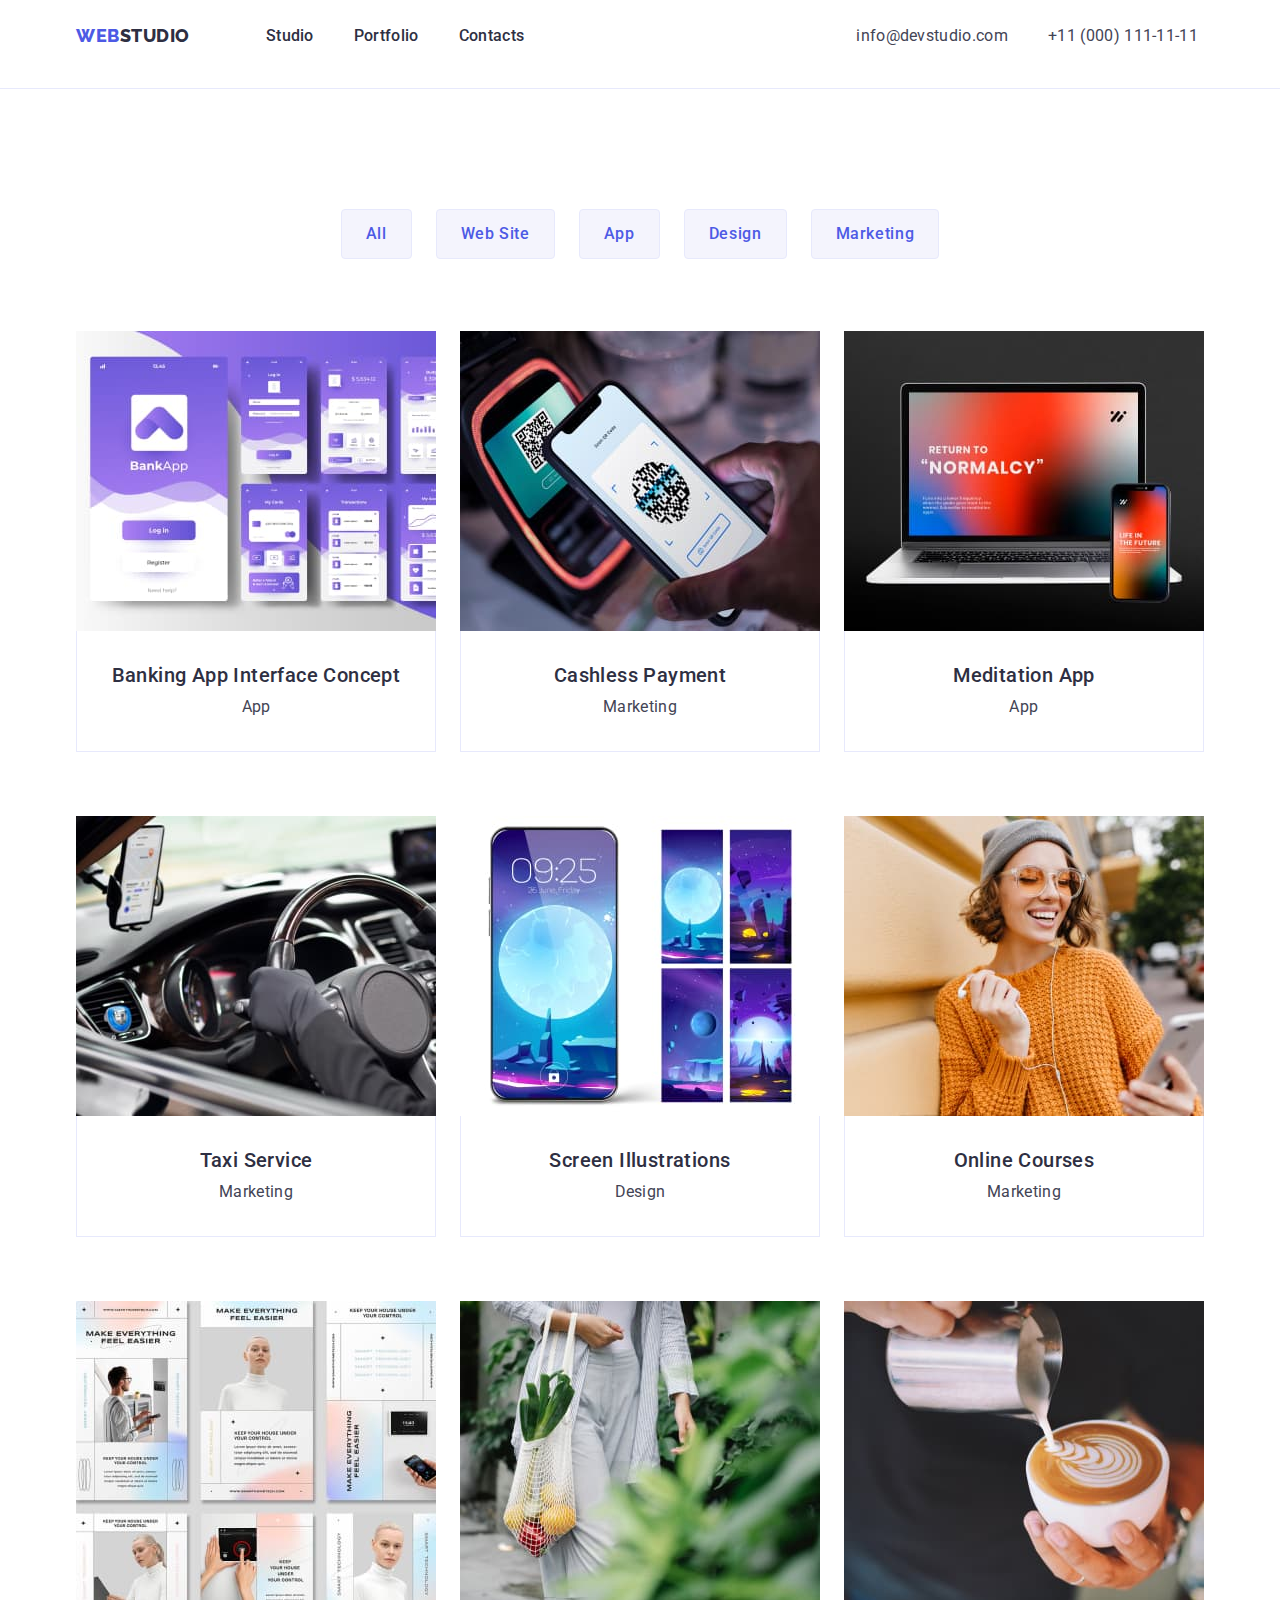
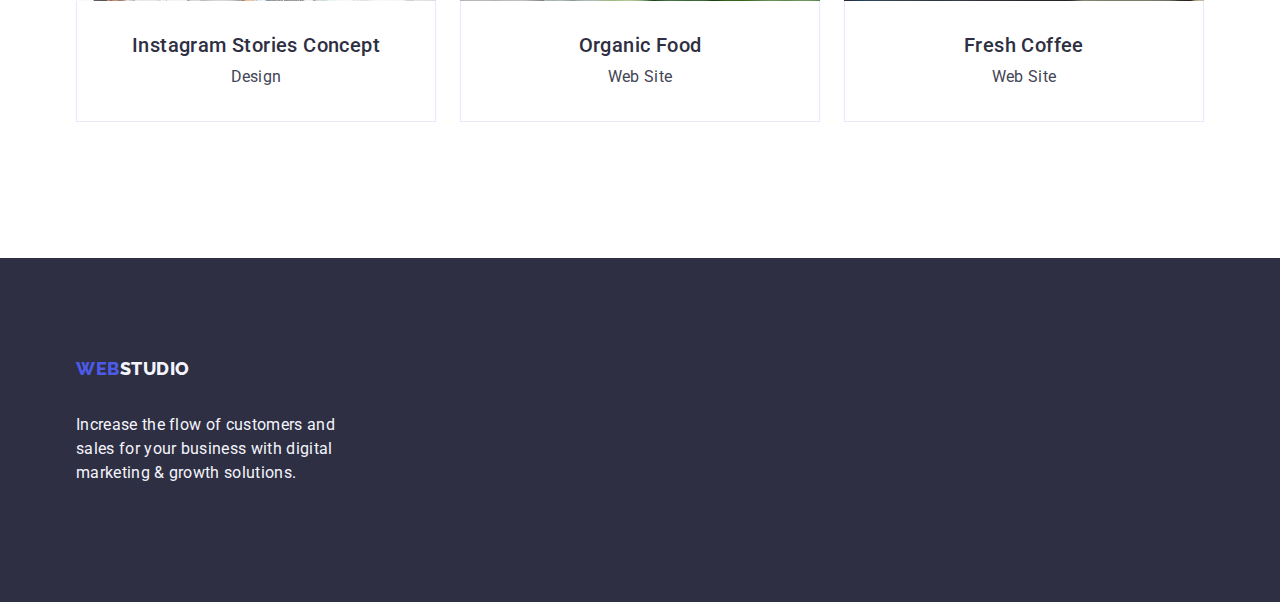
==== commit 3c62852f: "hw3-final" ====
--- a/portfolio.html
+++ b/portfolio.html
@@ -52,7 +52,7 @@
     <main>
       <section class="section">
         <div class="container">
-          <h1 class="header-hidden"></h1>
+          <h1 class="visually-hidden"></h1>
           <ul class="list button-portfolio-layout">
             <li><button type="button" class="button-portfolio">All</button></li>
             <li>
@@ -198,7 +198,7 @@
       </section>
     </main>
 
-    <footer class="footer section">
+    <footer class="footer">
       <div class="container">
         <a href="./index.html" class="logo link"
           >Web<span class="logo-footer">Studio</span></a
--- a/css/styles.css
+++ b/css/styles.css
@@ -91,6 +91,7 @@
 }
 .header-main {
   background-color: var(--brand-color);
+  padding: 188px 0;
 }
 .header-one {
   color: var(--background-color);
@@ -170,7 +171,8 @@
 }
 .footer {
   background-color: var(--brand-color);
-  padding: 100px 0;
+  padding-top: 100px;
+  padding-bottom: 100px;
 }
 .text-footer {
   color: var(--background-color-second);
@@ -236,7 +238,10 @@
 }
 
 .section {
-  padding-top: 96px;
+  padding: 120px 0;
+}
+
+.section-two {
   padding-bottom: 120px;
 }
 
@@ -244,8 +249,6 @@
   display: flex;
   flex-direction: column;
   align-items: center;
-  padding-top: 188px;
-  padding-bottom: 188px;
 }
 
 .section-one-layout {
@@ -296,3 +299,15 @@
   border: 1px solid var(--button-color);
   border-top: none;
 }
+.visually-hidden {
+  position: absolute;
+  width: 1px;
+  height: 1px;
+  margin: -1px;
+  border: 0;
+  padding: 0;
+  white-space: nowrap;
+  clip-path: inset(100%);
+  clip: rect(0 0 0 0);
+  overflow: hidden;
+}
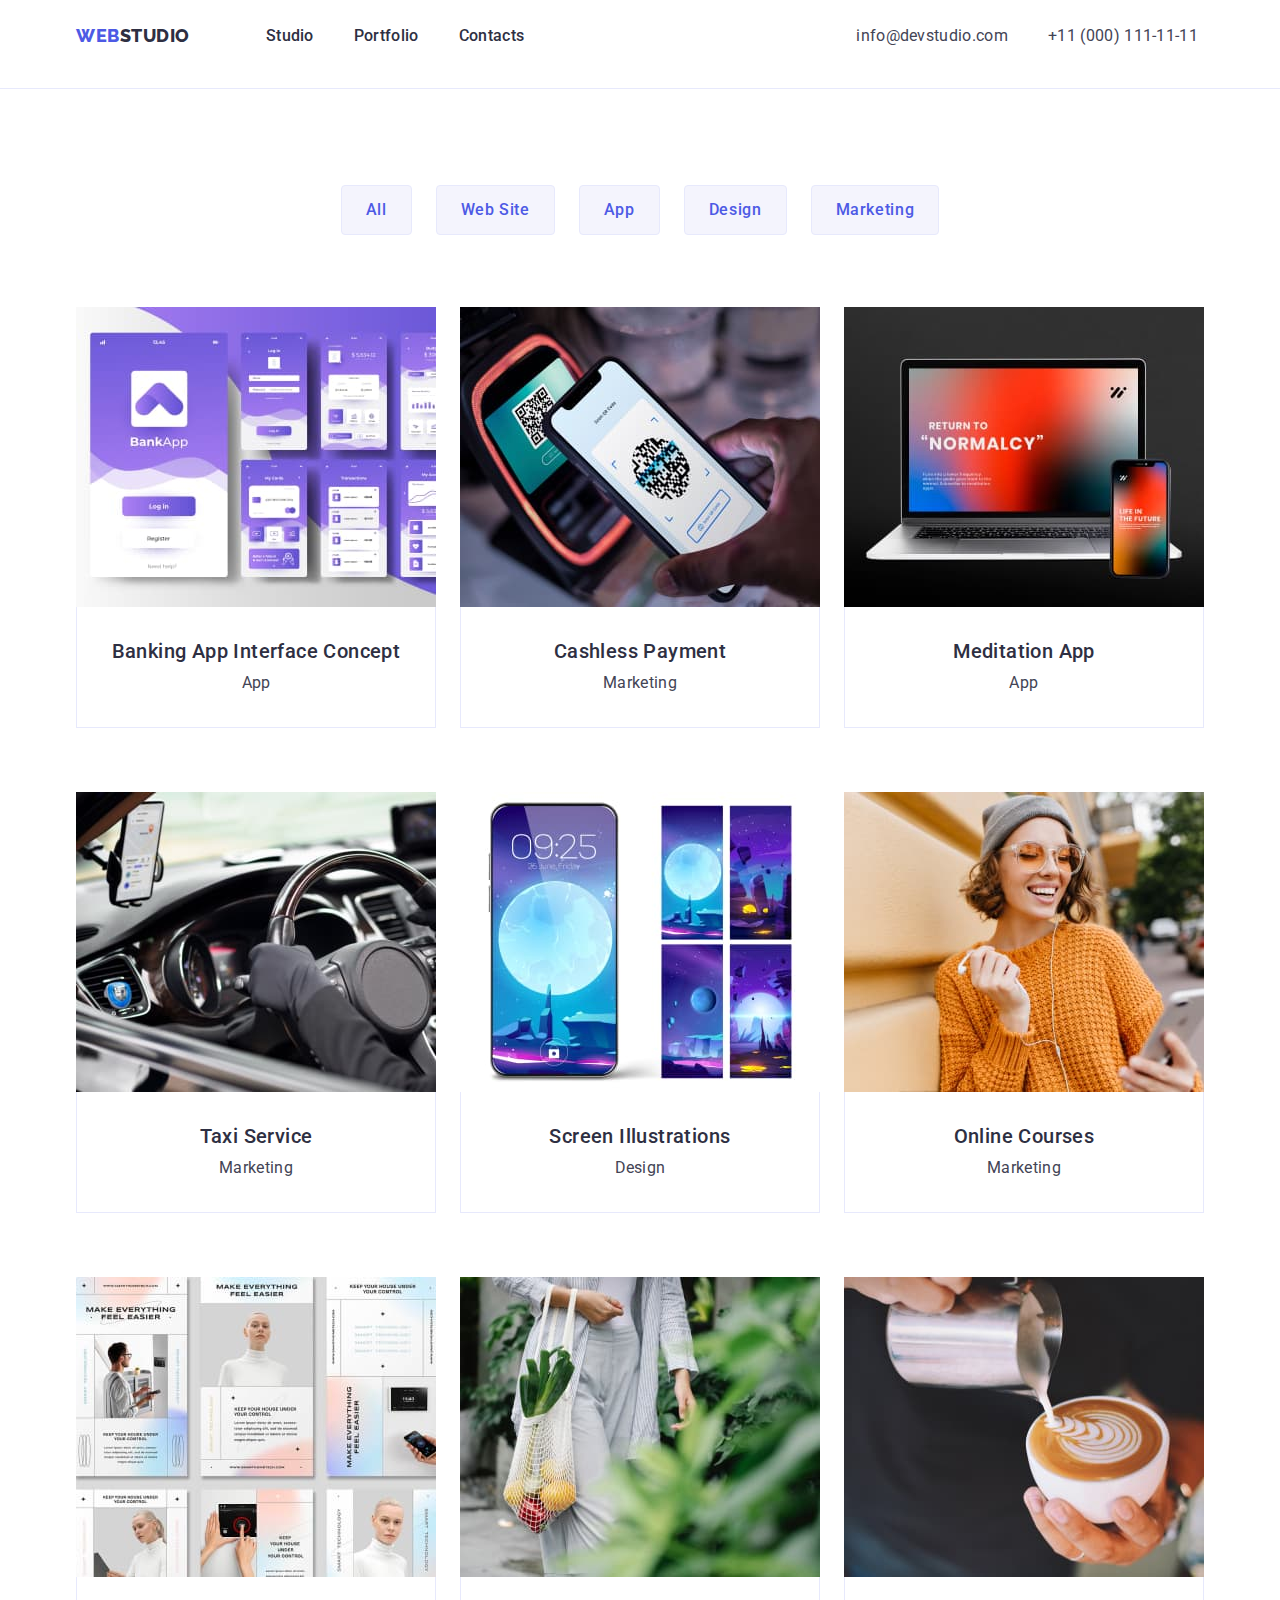
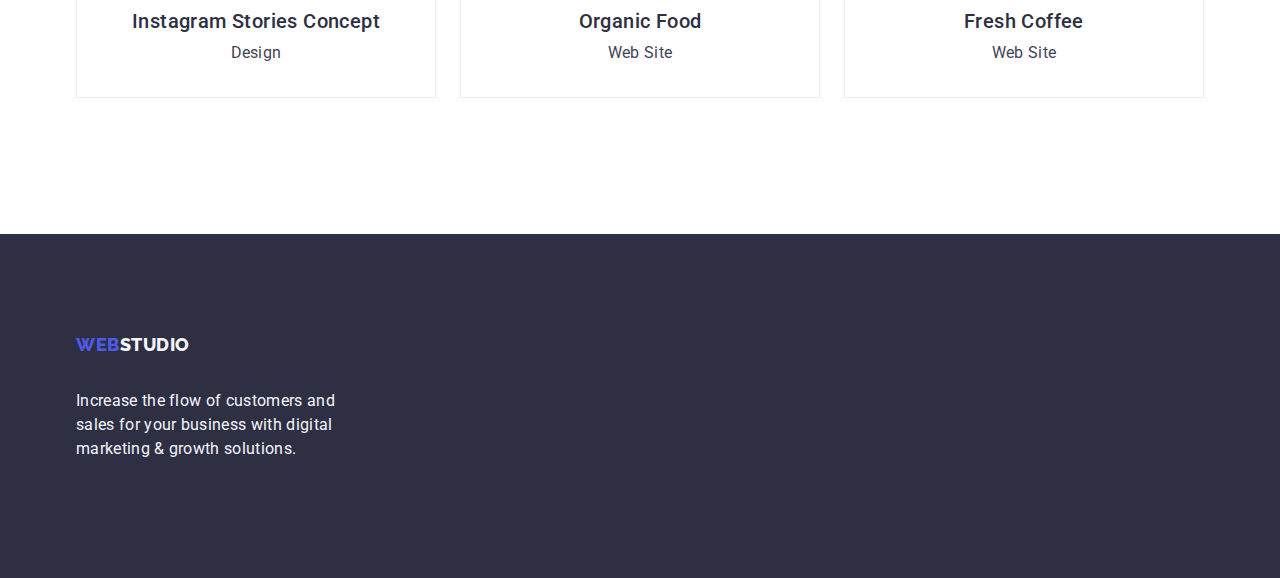
==== commit 47062044: "hw3 final" ====
--- a/portfolio.html
+++ b/portfolio.html
@@ -50,7 +50,7 @@
       </div>
     </header>
     <main>
-      <section class="section">
+      <section class="section-portfolio">
         <div class="container">
           <h1 class="visually-hidden"></h1>
           <ul class="list button-portfolio-layout">
--- a/css/styles.css
+++ b/css/styles.css
@@ -311,3 +311,7 @@
   clip: rect(0 0 0 0);
   overflow: hidden;
 }
+.section-portfolio {
+  padding-top: 96px;
+  padding-bottom: 120px;
+}
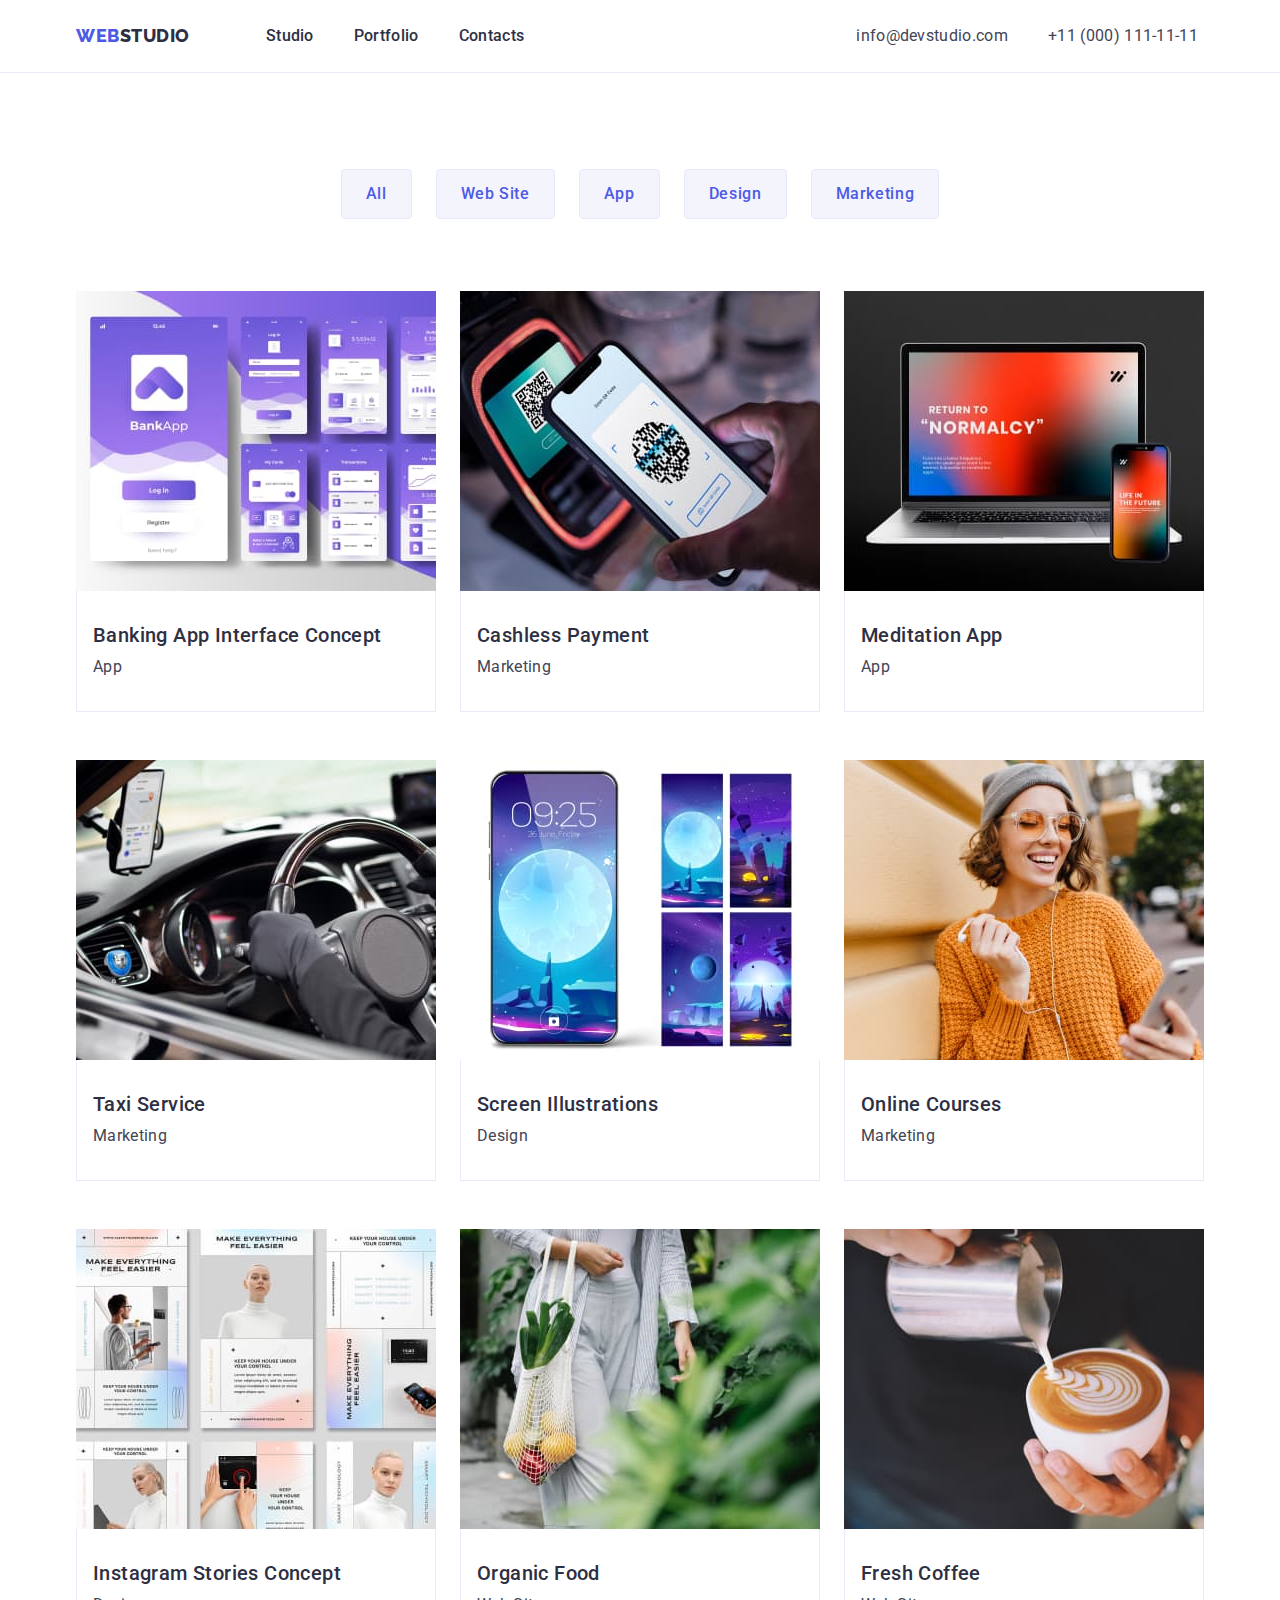
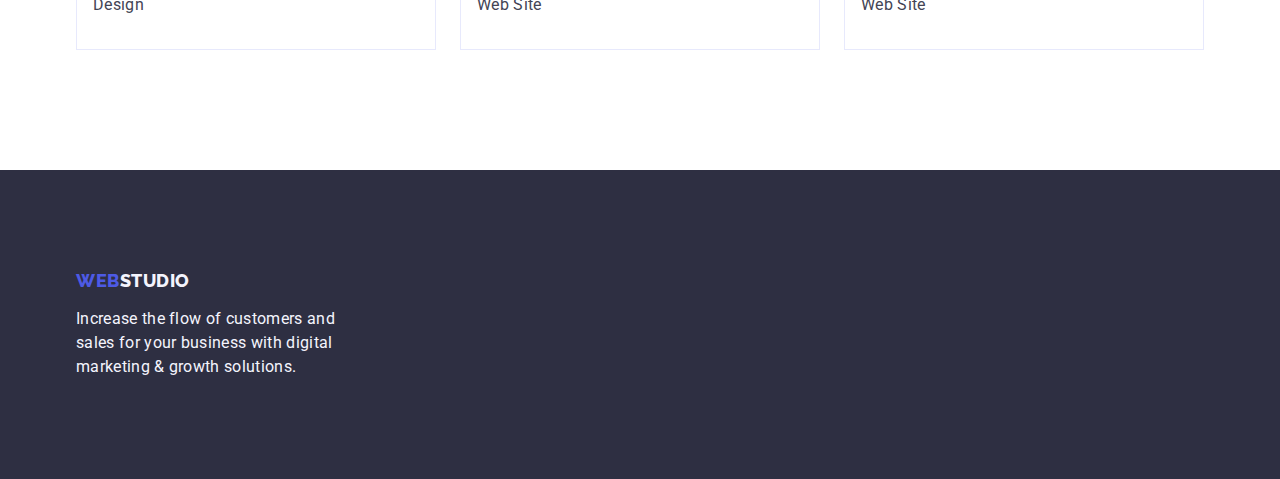
==== commit 7739224c: "poprawka2" ====
--- a/portfolio.html
+++ b/portfolio.html
@@ -200,7 +200,7 @@
 
     <footer class="footer">
       <div class="container">
-        <a href="./index.html" class="logo link"
+        <a href="./index.html" class="logo link-footer"
           >Web<span class="logo-footer">Studio</span></a
         >
         <p class="text-footer">
--- a/css/styles.css
+++ b/css/styles.css
@@ -67,6 +67,10 @@
 .link {
   text-decoration: none;
   display: inline-block;
+}
+.link-footer {
+  text-decoration: none;
+  display: inline-block;
   margin-bottom: 16px;
 }
 
@@ -132,18 +136,35 @@
   letter-spacing: 0.02em;
   color: var(--brand-color);
   margin-bottom: 8px;
+  text-align: left;
+}
+
+.header-three-people {
+  font-weight: 500;
+  font-size: 20px;
+  line-height: 1.2;
+  letter-spacing: 0.02em;
+  color: var(--brand-color);
+  margin-bottom: 8px;
   text-align: center;
 }
 
 .text {
+  font-size: 16px;
+  line-height: 1.5;
+  letter-spacing: 0.02em;
+  color: var(--text-color);
+  text-align: left;
+}
+.our-team {
+  background-color: var(--background-color-second);
+}
+.text-people {
   font-size: 16px;
   line-height: 1.5;
   letter-spacing: 0.02em;
   color: var(--text-color);
   text-align: center;
-}
-.our-team {
-  background-color: var(--background-color-second);
 }
 
 .header-two {
@@ -168,6 +189,7 @@
 }
 .logo-footer {
   color: var(--background-color-second);
+  margin-bottom: 16px;
 }
 .footer {
   background-color: var(--brand-color);
@@ -179,7 +201,6 @@
   line-height: 1.5;
   letter-spacing: 0.02em;
   width: 264px;
-  padding: 17.5px 0px;
 }
 .button-portfolio {
   font-family: "Roboto", sans-serif;
@@ -213,6 +234,7 @@
 
 .nav-layout {
   display: flex;
+  justify-content: center;
   align-items: center;
 }
 .logo-layout {
@@ -295,6 +317,7 @@
 .description_2 {
   display: flex;
   flex-direction: column;
+  align-items: flex-start;
   padding: 32px 16px;
   border: 1px solid var(--button-color);
   border-top: none;
